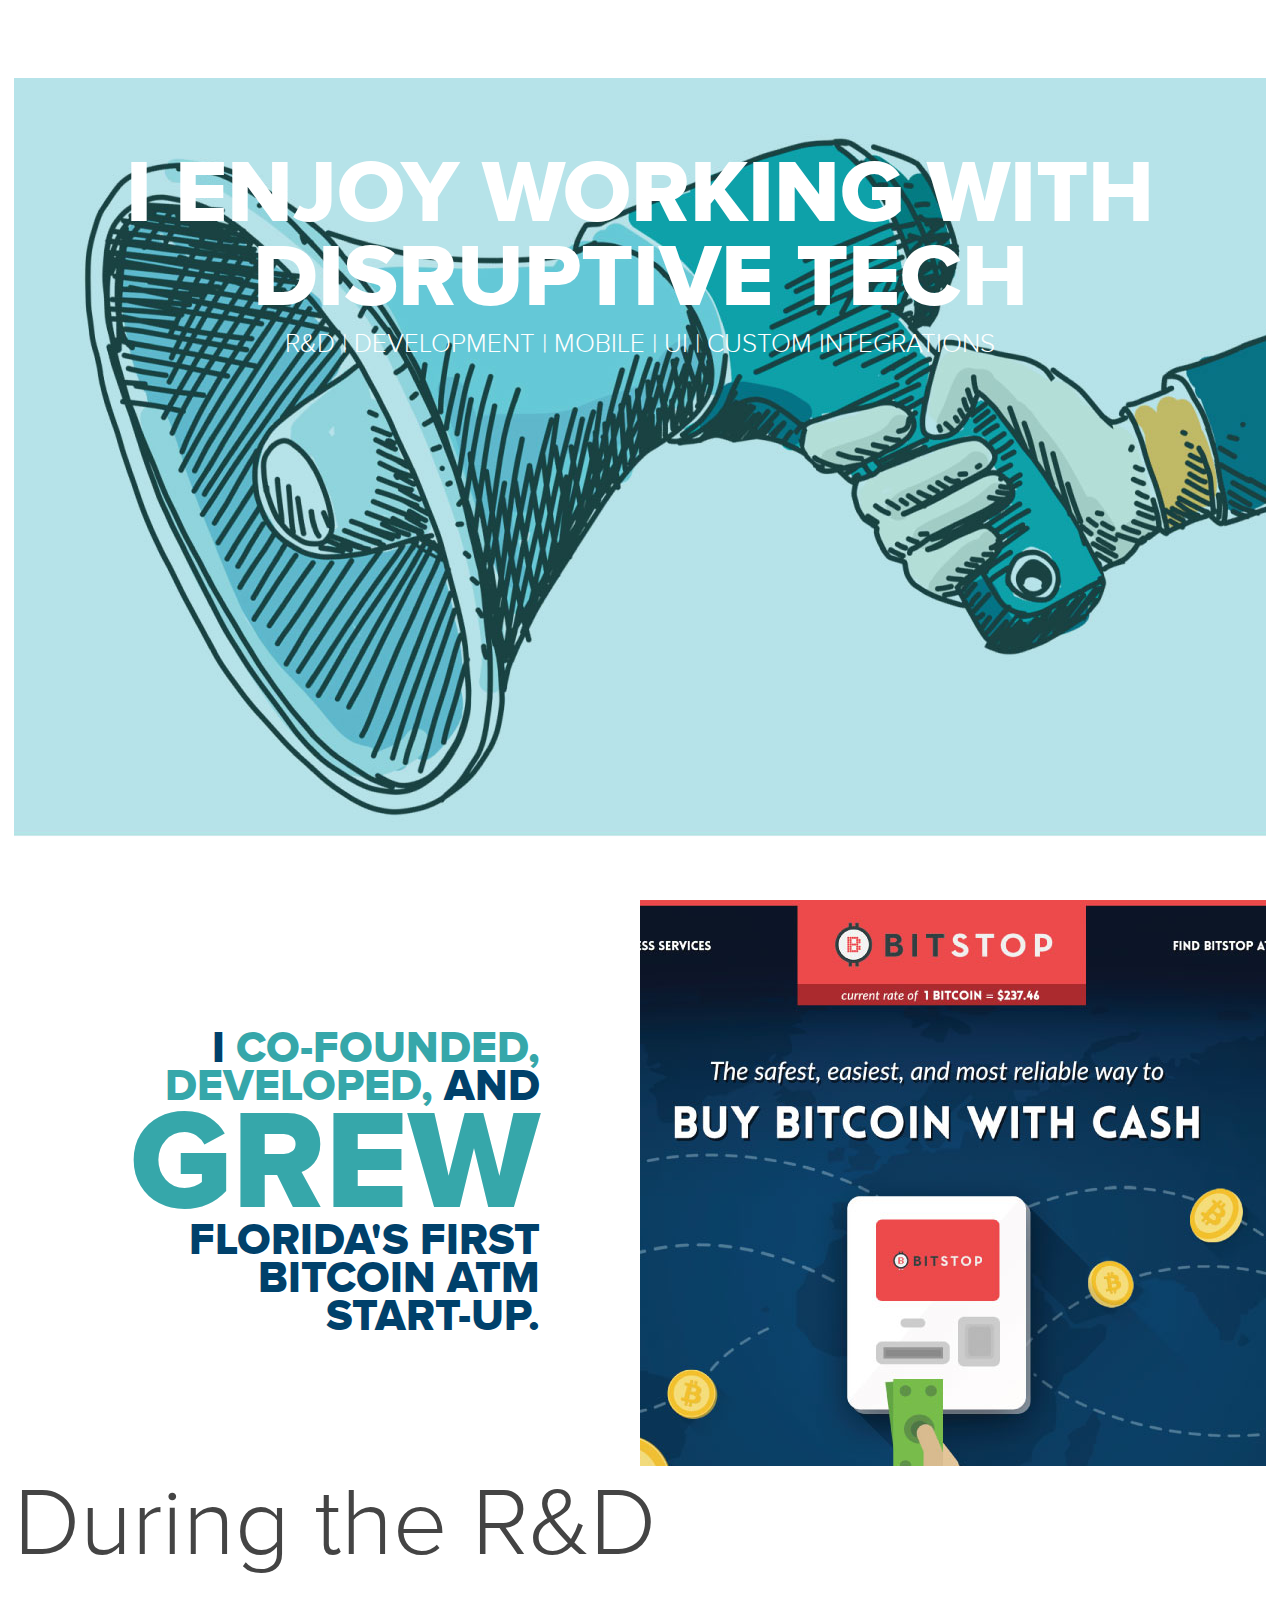
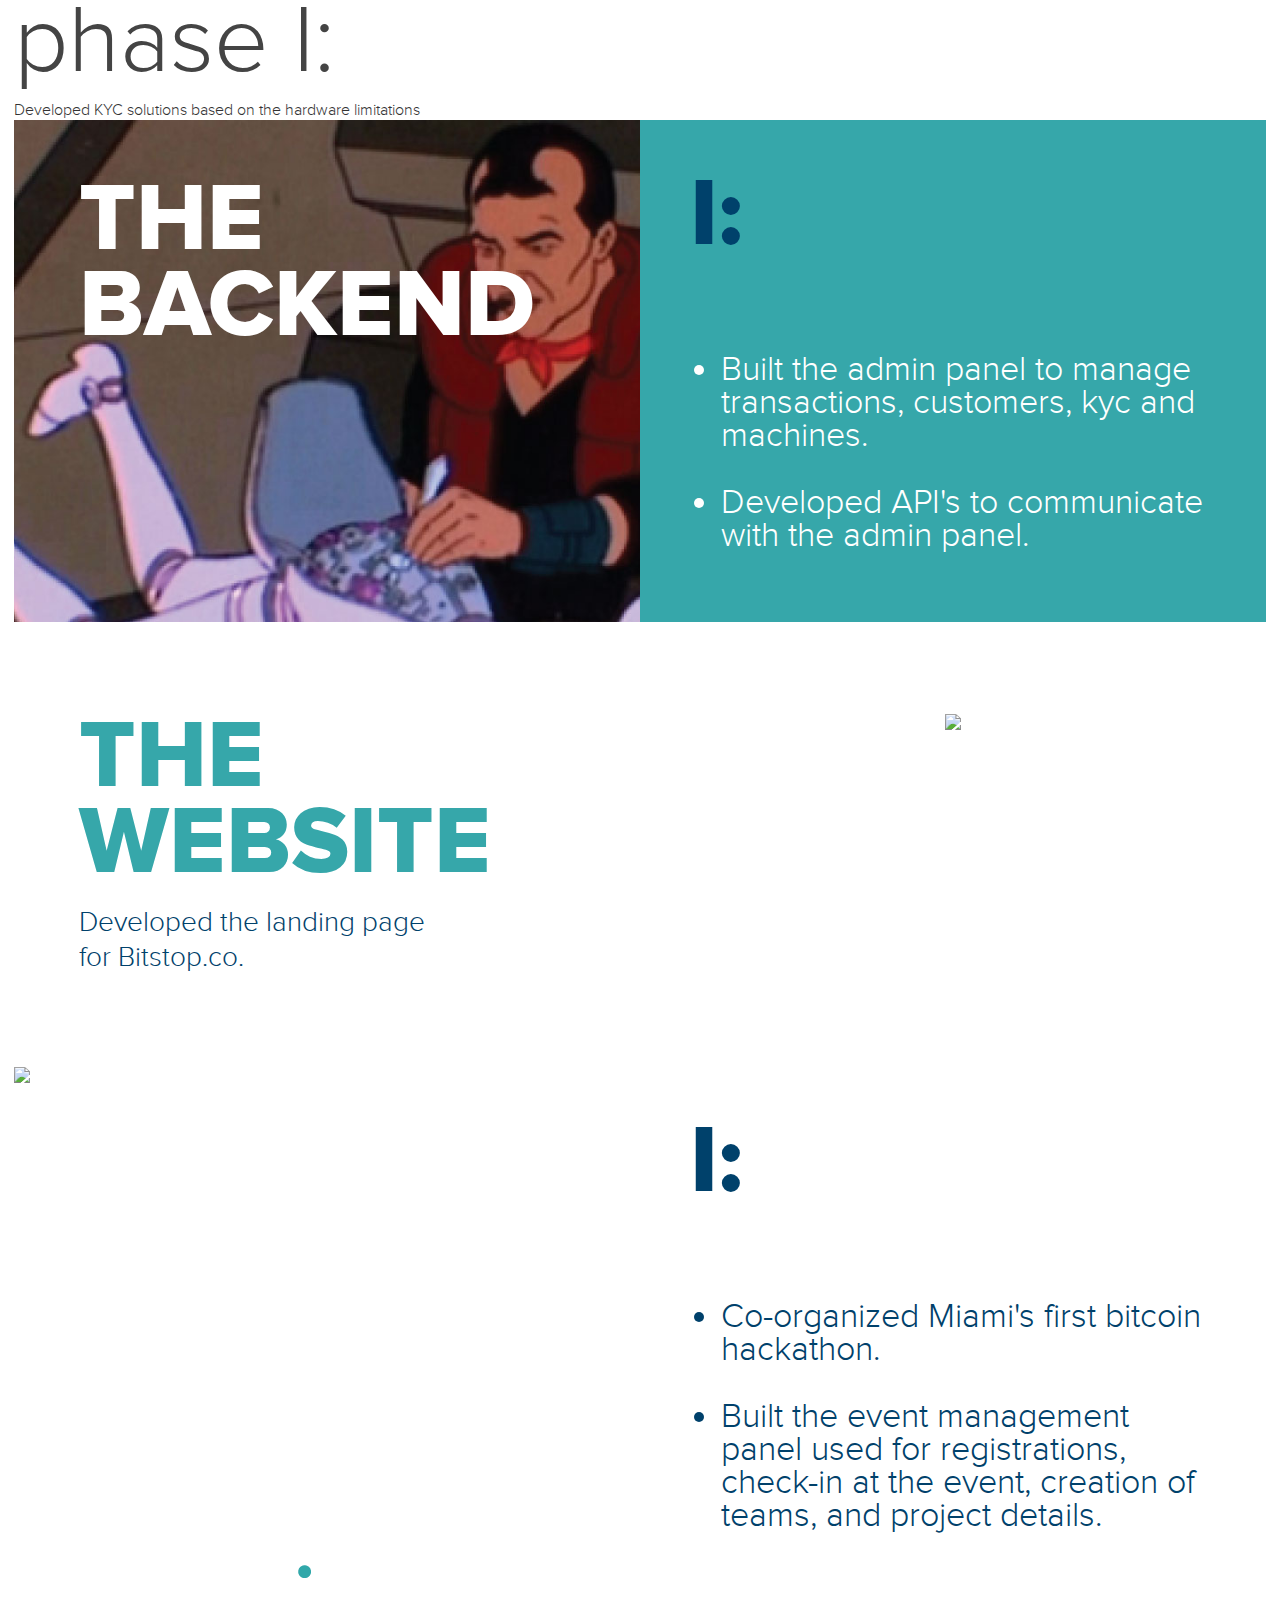
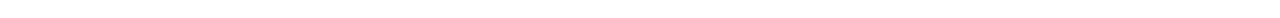
==== crypto-currency.html @ 7a5a4e48 "projects page" ====
<!DOCTYPE html>
<html xmlns="http://www.w3.org/1999/xhtml">
<head>
  <meta http-equiv="Content-Type" content="text/html; charset=utf-8" />
  <title>Dainel Vera.com</title>
  <meta name="author" content="" />
  <meta name="description" content="" />
  <meta name="keywords" content="" />


  <link rel="stylesheet" type="text/css" href="assets/css/fonts.css" />
  <link rel="stylesheet" type="text/css" href="assets/css/reset.css" />
  <link rel="stylesheet" type="text/css" href="assets/css/main.css" />
  <link rel="stylesheet" type="text/css" href="assets/css/project.css" />

  <script src="assets/js/jquery.min.js"></script>
  <script src="assets/js/jquery-ui.min.js"></script>
  <script src="assets/js/jquery.slides.min.js"></script>
  <script src="assets/js/project.js"></script>

</head>
<body>

  <div class="header-menu">
    <div class="eso">
      <h1 class="name bold">Dainel Vera</h1>
    </div>
  </div>

  <div class="project">
    <div class="top-image">
      <h1 class="bold stronger">i enjoy working with disruptive tech</h1>
      <h3 class="stronger">r&d | development | mobile | ui | custom integrations</h3>
    </div>

    <!-- intro -->
    <div class="the-intro">
      <div class="say-it stronger bold">
        <p>
          i <span>co-founded,</span> <br> <span>developed,</span> and <br> <span class="grew">grew</span> <br> florida's first <br> bitcoin atm <br> start-up.
        </p>
      </div>
      <div class="show-it">

      </div>
    </div>
    <!-- intro -->

    <div class="block">
      <h1>During the R&D <br> phase I:</h1>
      <p>Developed KYC solutions based on the hardware limitations</p>
    </div>

    <!-- the backend -->
    <div class="block the-backend">
      <div class="left b-50 make-grow">
        <div class="left-left">
          <h1 class="bold stronger">the backend</h1>
        </div>
      </div>
      <div class="left b-50 light-blue-background grow-from">
        <div class="left-right">
          <h3 class="dark-blue-color bold stronger">I:</h3>
          <ul>
            <li>Built the admin panel to manage transactions, customers, kyc and machines.</li>
            <li>Developed API's to communicate with the admin panel.</li>
          </ul>
        </div>
      </div>
    </div>
    <!-- the backend -->

    <!-- the website -->
    <div class="block the-website">
      <div class="left b-50">
        <div class="left-left">
          <h1 class="light-blue-color bold stronger">the website</h1>
          <p class="dark-blue-color">Developed the landing page <br> for Bitstop.co.</p>
        </div>
      </div>
      <div class="left b-50">
        <div class="left-right">
          <img src="assets/img/crypto-currency/bitstopscroll.gif">
        </div>
      </div>
    </div>
    <!-- the website -->

    <!-- co-organized hackathon -->
    <div class="block co-organized-hackathon">
      <div class="left b-50">
        <div class="left-left">
          <div id="slides">
            <img src="http://placehold.it/626x535">
            <img src="http://placehold.it/626x535">
            <img src="http://placehold.it/626x535">
          </div>
        </div>
      </div>
      <div class="left b-50">
        <div class="left-right">
          <h3 class="dark-blue-color bold stronger">I:</h3>
          <ul>
            <li class="dark-blue-color">
              Co-organized Miami's first bitcoin hackathon.
            </li>
            <li class="dark-blue-color">
              Built the event management panel used for registrations, check-in at the event, creation of teams, and project details.
            </li>
          </ul>
        </div>
      </div>
    </div>
    <!-- co-organized hackathon -->
  </div>

</body>
</html>
---- assets/css/fonts.css ----
/*Proxima Nova*/

@font-face {
  font-family: "Proxima Nova";
  src: url([data-uri]);
  font-style: normal;
  font-weight: 900;
}

@font-face {
  font-family: "Proxima Nova";
  src: url([data-uri]);
  font-style: italic;
  font-weight: 900;
}

@font-face {
  font-family: "Proxima Nova";
  src: url([data-uri]);
  font-style: normal;
  font-weight: 700;
}

@font-face {
  font-family: "Proxima Nova";
  src: url([data-uri]);
  font-style: italic;
  font-weight: 700;
}

@font-face {
  font-family: "Proxima Nova";
  src: url([data-uri]);
  font-style: normal;
  font-weight: 800;
}

@font-face {
  font-family: "Proxima Nova";
  src: url([data-uri]);
  font-style: italic;
  font-weight: 800;
}

@font-face {
  font-family: "Proxima Nova";
  src: url([data-uri]);
  font-style: normal;
  font-weight: 100;
}

@font-face {
  font-family: "Proxima Nova";
  src: url([data-uri]);
  font-style: italic;
  font-weight: 100;
}

@font-face {
  font-family: "Proxima Nova";
  src: url([data-uri]);
  font-style: italic;
  font-weight: 600;
}

@font-face {
  font-family: "fontProxima Nova88279";
  src: url([data-uri]);
  font-style: normal;
  font-weight: 400;
}

@font-face {
  font-family: "Proxima Nova";
  src: url([data-uri]);
  font-style: italic;
  font-weight: 400;
}

@font-face {
  font-family: "Proxima Nova";
  src: url([data-uri]);
  font-style: normal;
  font-weight: 300;
}

@font-face {
  font-family: "Proxima Nova";
  src: url([data-uri]);
  font-style: italic;
  font-weight: 300;
}

@font-face {
  font-family: "Proxima Nova";
  src: url([data-uri]);
  font-style: normal;
  font-weight: 600;
}
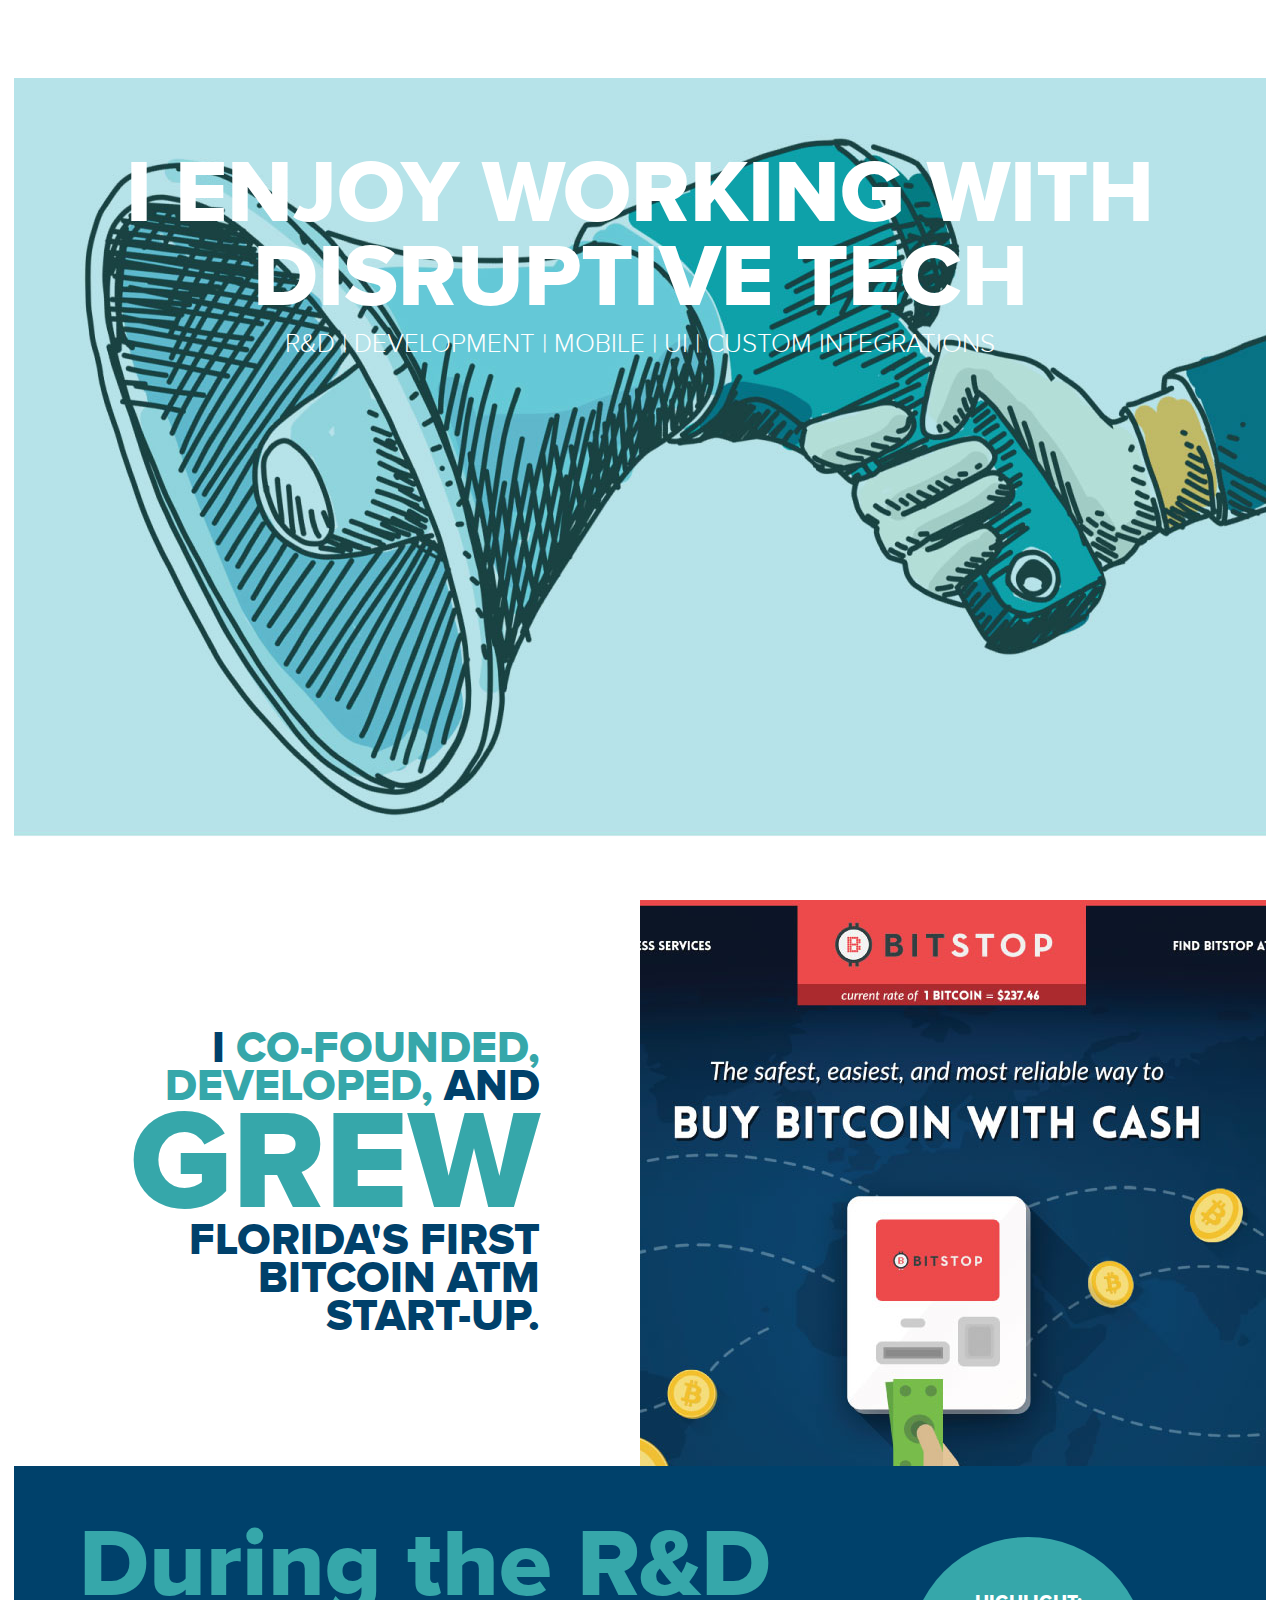
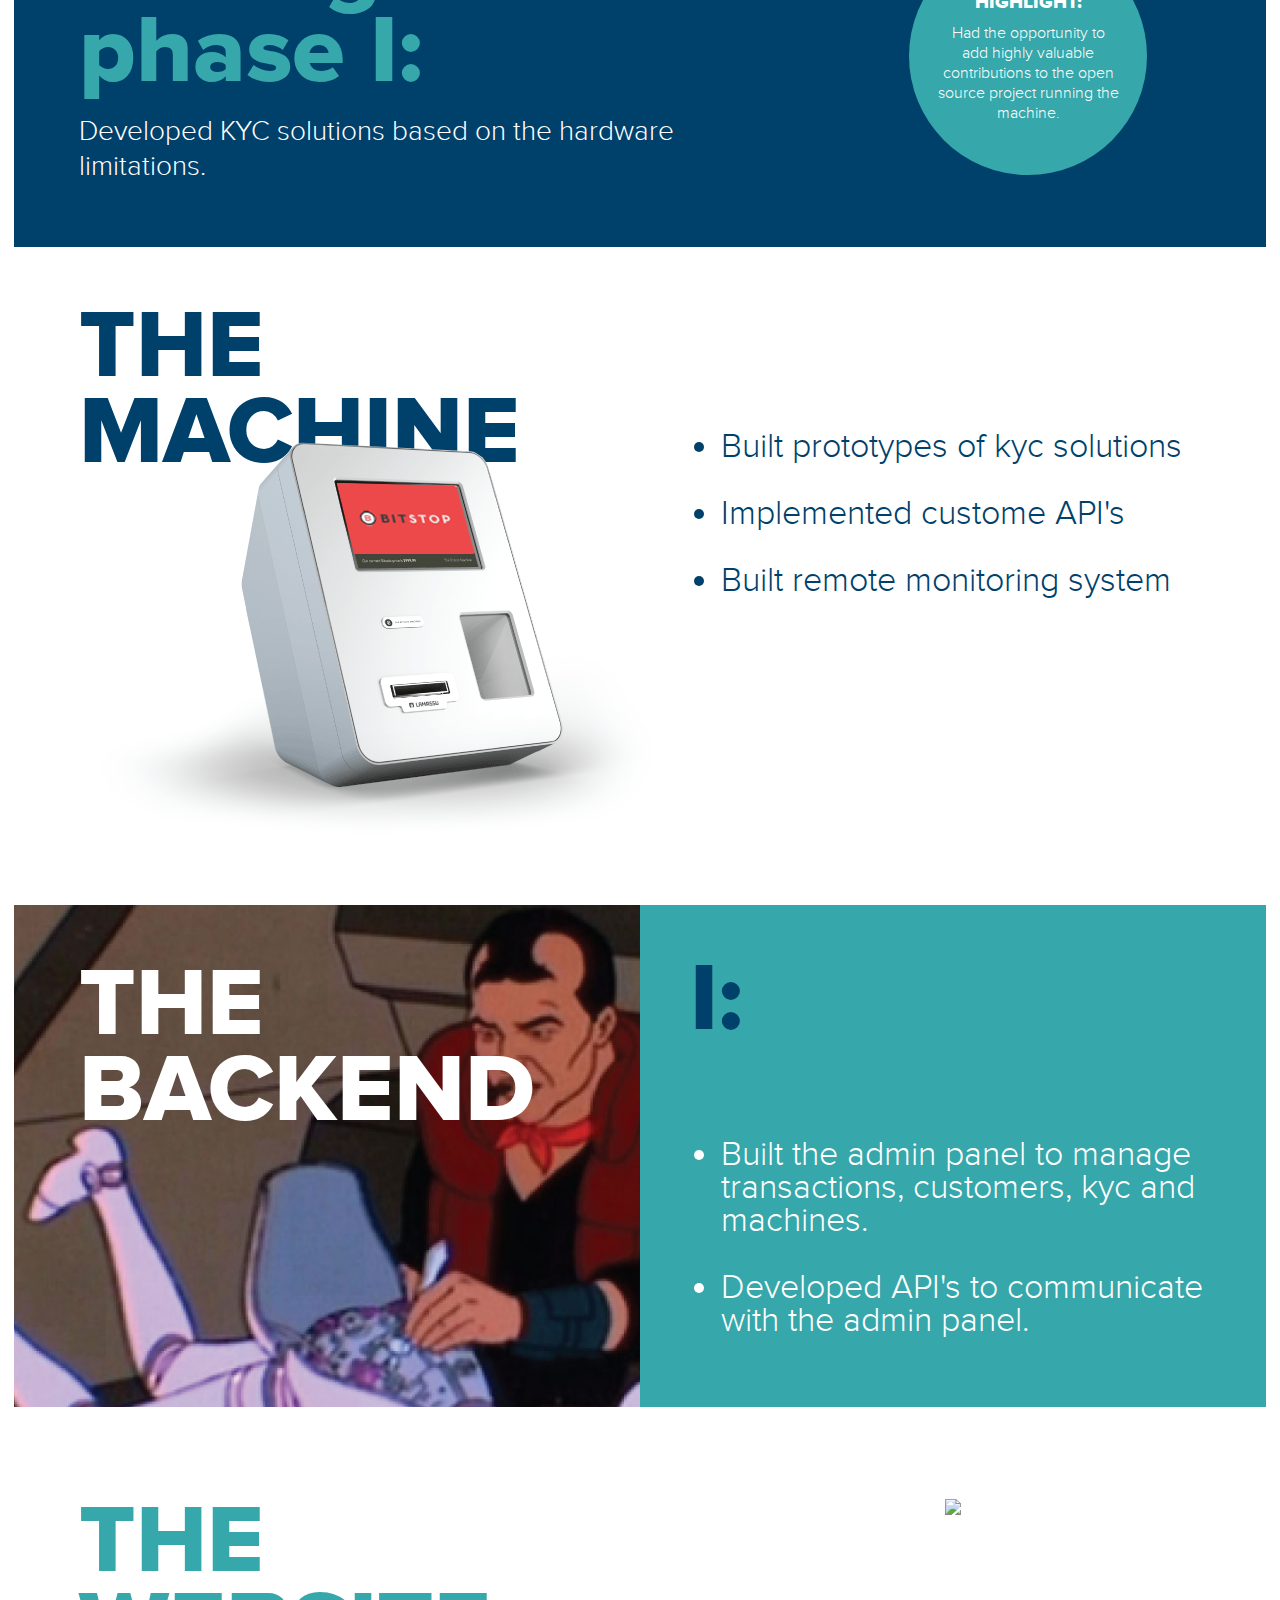
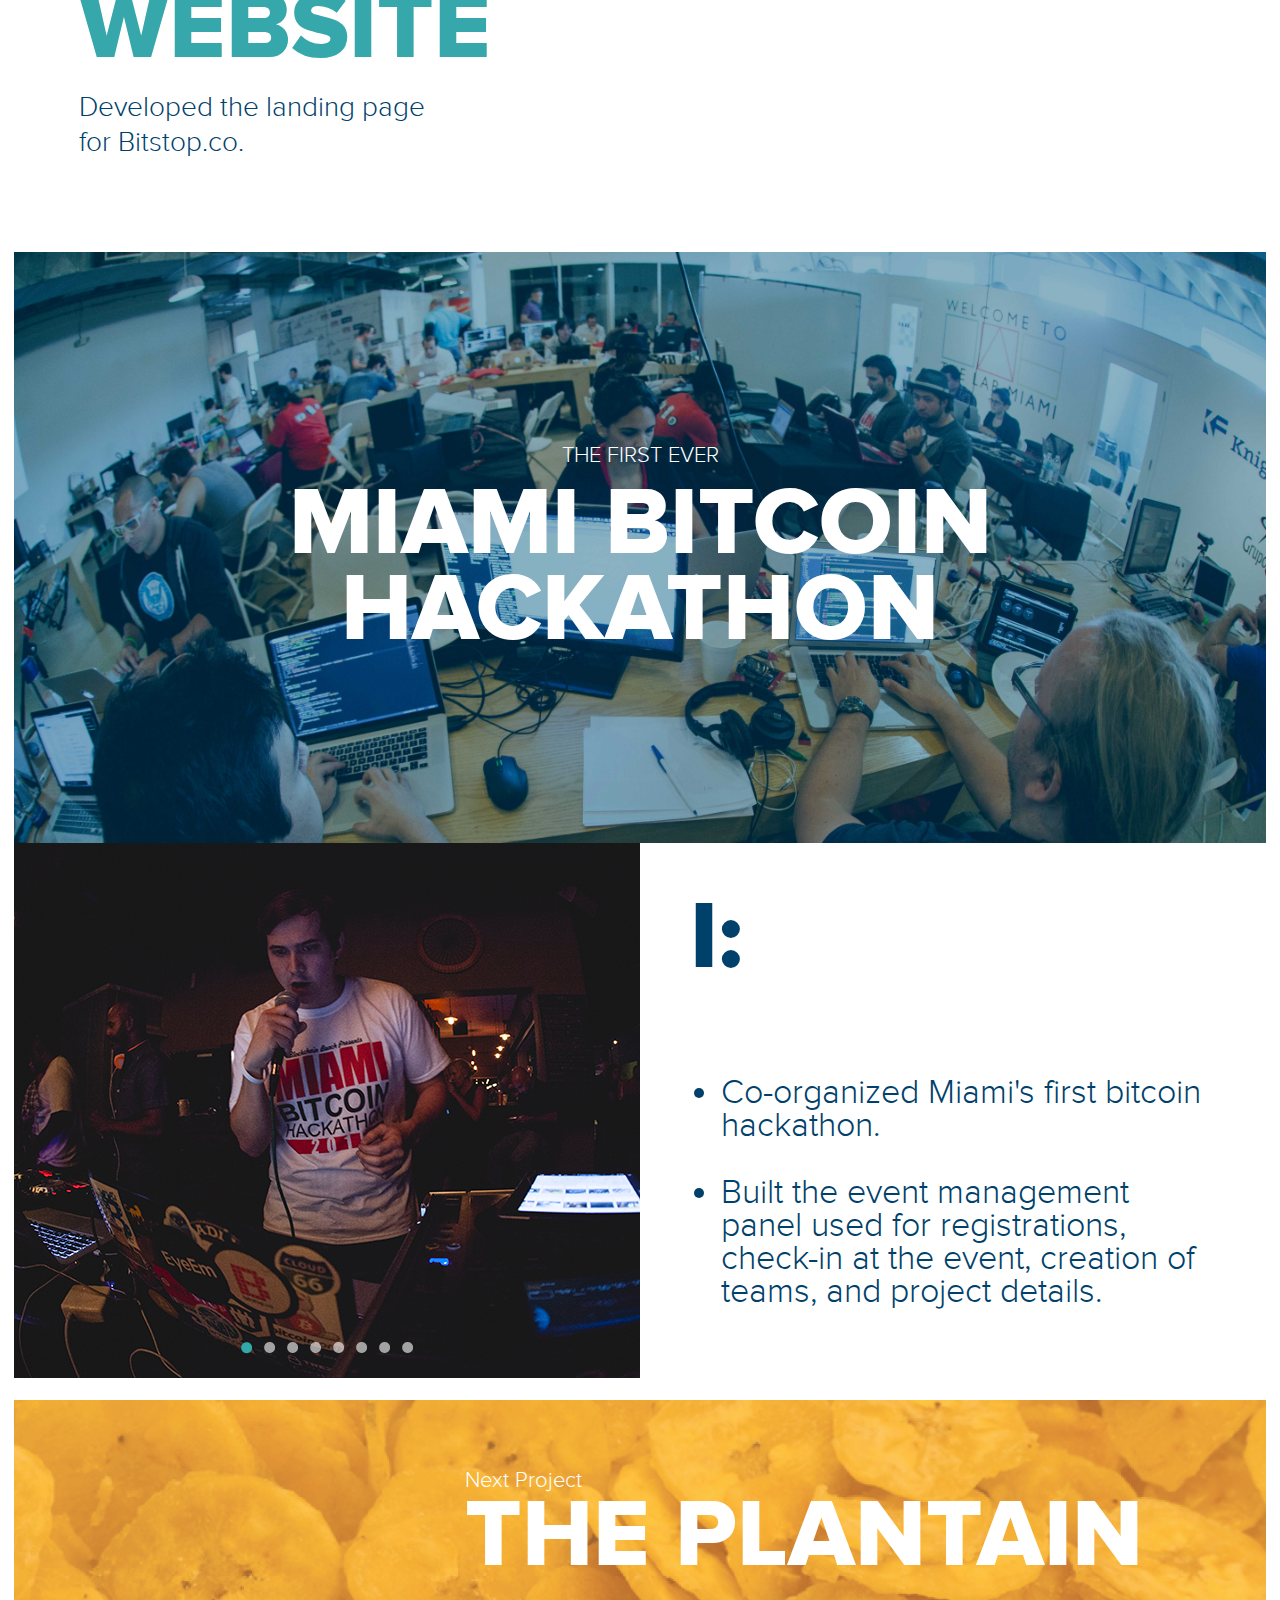
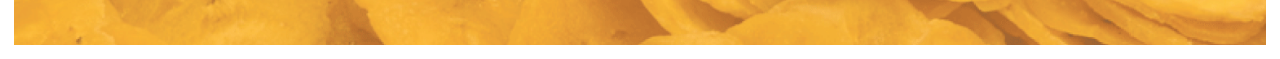
==== commit 421ad06e: "crypto currency page updates" ====
--- a/crypto-currency.html
+++ b/crypto-currency.html
@@ -46,10 +46,42 @@
     </div>
     <!-- intro -->
 
-    <div class="block">
-      <h1>During the R&D <br> phase I:</h1>
-      <p>Developed KYC solutions based on the hardware limitations</p>
+    <!-- rnd -->
+    <div class="block dark-blue-background rnd">
+      <div class="left b-62">
+        <div class="left-left">
+          <h1 class="light-blue-color bold">During the R&D <br> phase I:</h1>
+          <p>Developed KYC solutions based on the hardware limitations.</p>
+        </div>
+      </div>
+      <div class="left b-38">
+        <div class="left-right light-blue-background">
+          <h2 class="bold stronger">highlight:</h2>
+          <p>Had the opportunity to add highly valuable contributions to the open source project running the machine.</p>
+        </div>
+      </div>
     </div>
+    <!-- rnd -->
+
+    <!-- the machine -->
+    <div class="block the-machine">
+      <div class="left b-50">
+        <div class="left-left">
+          <h1 class="bold stronger dark-blue-color">the machine</h1>
+          <img src="assets/img/crypto-currency/themachine.png">
+        </div>
+      </div>
+      <div class="left b-50">
+        <div class="left-right">
+          <ul>
+            <li>Built prototypes of kyc solutions</li>
+            <li>Implemented custome API's</li>
+            <li>Built remote monitoring system</li>
+          </ul>
+        </div>
+      </div>
+    </div>
+    <!-- the machine -->
 
     <!-- the backend -->
     <div class="block the-backend">
@@ -86,14 +118,32 @@
     </div>
     <!-- the website -->
 
+    <!-- image block -->
+    <div class="block image-block">
+      <div class="center-center">
+        <h3 class="stronger">
+          the first ever
+        </h3>
+        <h1 class="bold stronger">
+          miami bitcoin hackathon
+        </h1>
+      </div>
+    </div>
+    <!-- image block -->
+
     <!-- co-organized hackathon -->
     <div class="block co-organized-hackathon">
       <div class="left b-50">
         <div class="left-left">
           <div id="slides">
-            <img src="http://placehold.it/626x535">
-            <img src="http://placehold.it/626x535">
-            <img src="http://placehold.it/626x535">
+            <img src="assets/img/crypto-currency/slider/1.png">
+            <img src="assets/img/crypto-currency/slider/2.png">
+            <img src="assets/img/crypto-currency/slider/3.png">
+            <img src="assets/img/crypto-currency/slider/4.png">
+            <img src="assets/img/crypto-currency/slider/5.png">
+            <img src="assets/img/crypto-currency/slider/6.png">
+            <img src="assets/img/crypto-currency/slider/7.png">
+            <img src="assets/img/crypto-currency/slider/8.png">
           </div>
         </div>
       </div>
@@ -112,6 +162,15 @@
       </div>
     </div>
     <!-- co-organized hackathon -->
+
+    <!-- next project -->
+    <div class="block next-project-the-plantain">
+      <div class="center-center">
+        <h3>Next Project</h3>
+        <h1 class="bold stronger">the plantain</h1>
+      </div>
+    </div>
+    <!-- next project -->
   </div>
 
 </body>
--- a/assets/css/main.css
+++ b/assets/css/main.css
@@ -64,6 +64,14 @@
 
 .b-50 {
   width: 50%;
+}
+
+.b-62 {
+  width: 62%;
+}
+
+.b-38 {
+  width: 38%;
 }
 
 .block {
--- a/assets/css/project.css
+++ b/assets/css/project.css
@@ -104,6 +104,76 @@
 }
 
 
+/*rnd*/
+.rnd {
+
+}
+
+.rnd .left-left {
+  padding: 57px 0px 57px 65px;
+}
+
+.rnd .left-right {
+  text-align: center;
+  color: #FFFFFF;
+  border-radius: 50%;
+  width: 182px;
+  height: 182px;
+  padding: 28px;
+  margin: 15% auto;
+}
+
+.rnd .left-left h1 {
+  line-height: 86px;
+}
+
+.rnd .left-left p {
+  color: #FFFFFF;
+  font-size: 28px;
+  margin: 19px 0px 0px 0px;
+}
+
+.rnd .left-right h2 {
+  color: #FFFFFF;
+  font-size: 19px;
+  margin: 26px 0px 9px 0px;
+}
+
+/*the machine*/
+.the-machine {
+
+}
+
+.the-machine .left-left {
+  padding: 57px 0px 57px 65px;
+}
+
+.the-machine .left-right {
+  padding: 36px 50px;
+}
+
+.the-machine .left-left h1 {
+  line-height: 86px;
+}
+
+.the-machine .left-left img {
+  margin-top: -44px;
+}
+
+.the-machine .left-right ul {
+  list-style: inherit;
+  padding-left: 31px;
+  margin-top: 28%;
+}
+
+.the-machine .left-right ul li {
+  color: #00416B;
+  font-size: 34px;
+  padding-bottom: 34px;
+  line-height: 33px;
+}
+
+
 /*the-backend*/
 .the-backend {
 
@@ -171,6 +241,29 @@
   margin: 19px 0px 0px 0px;
 }
 
+/*image block*/
+.image-block {
+
+}
+
+.image-block .center-center {
+  text-align: center;
+  padding: 190px 0px;
+  background: url(../img/crypto-currency/image-block.jpg) no-repeat top center;
+  background-size: cover;
+}
+
+.image-block .center-center h3 {
+  font-size: 22px;
+  margin-bottom: 12px;
+  color: #FFFFFF;
+}
+
+.image-block .center-center h1 {
+  line-height: 86px;
+  color: #FFFFFF;
+}
+
 
 /*co-organized hackathon*/
 .co-organized-hackathon {
@@ -203,4 +296,27 @@
   font-size: 34px;
   padding-bottom: 34px;
   line-height: 33px;
+}
+
+/*next project*/
+.next-project-the-plantain {
+  margin: 20px 0px 0px 0px;
+}
+
+.next-project-the-plantain .center-center {
+  background: url(../img/crypto-currency/nexttheplantain.png) no-repeat top center;
+  background-size: cover;
+  padding: 67px 67px 67px 36%;
+}
+
+.next-project-the-plantain .center-center h3 {
+  color: #FFFFFF;
+  font-size: 22px;
+
+}
+
+.next-project-the-plantain .center-center h1 {
+  color: #FFFFFF;
+  margin: 0px;
+  line-height: 84px;
 }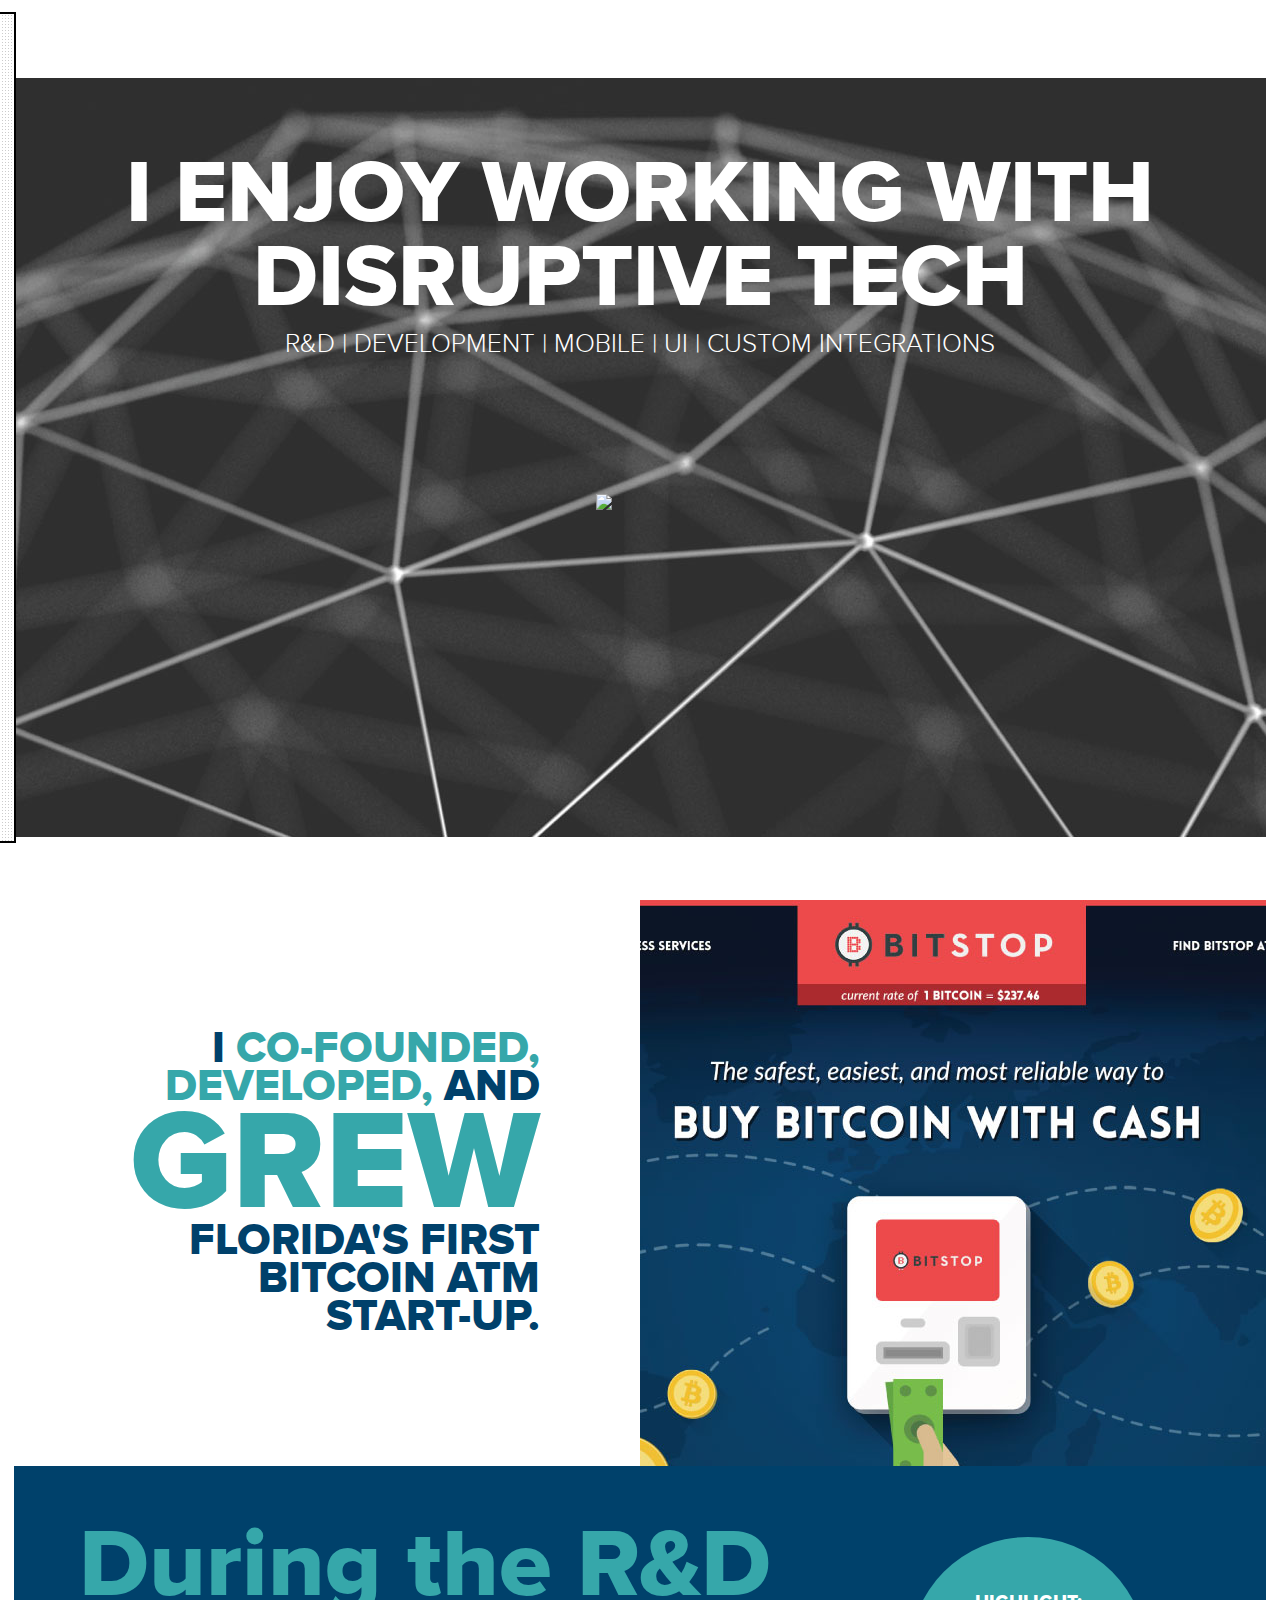
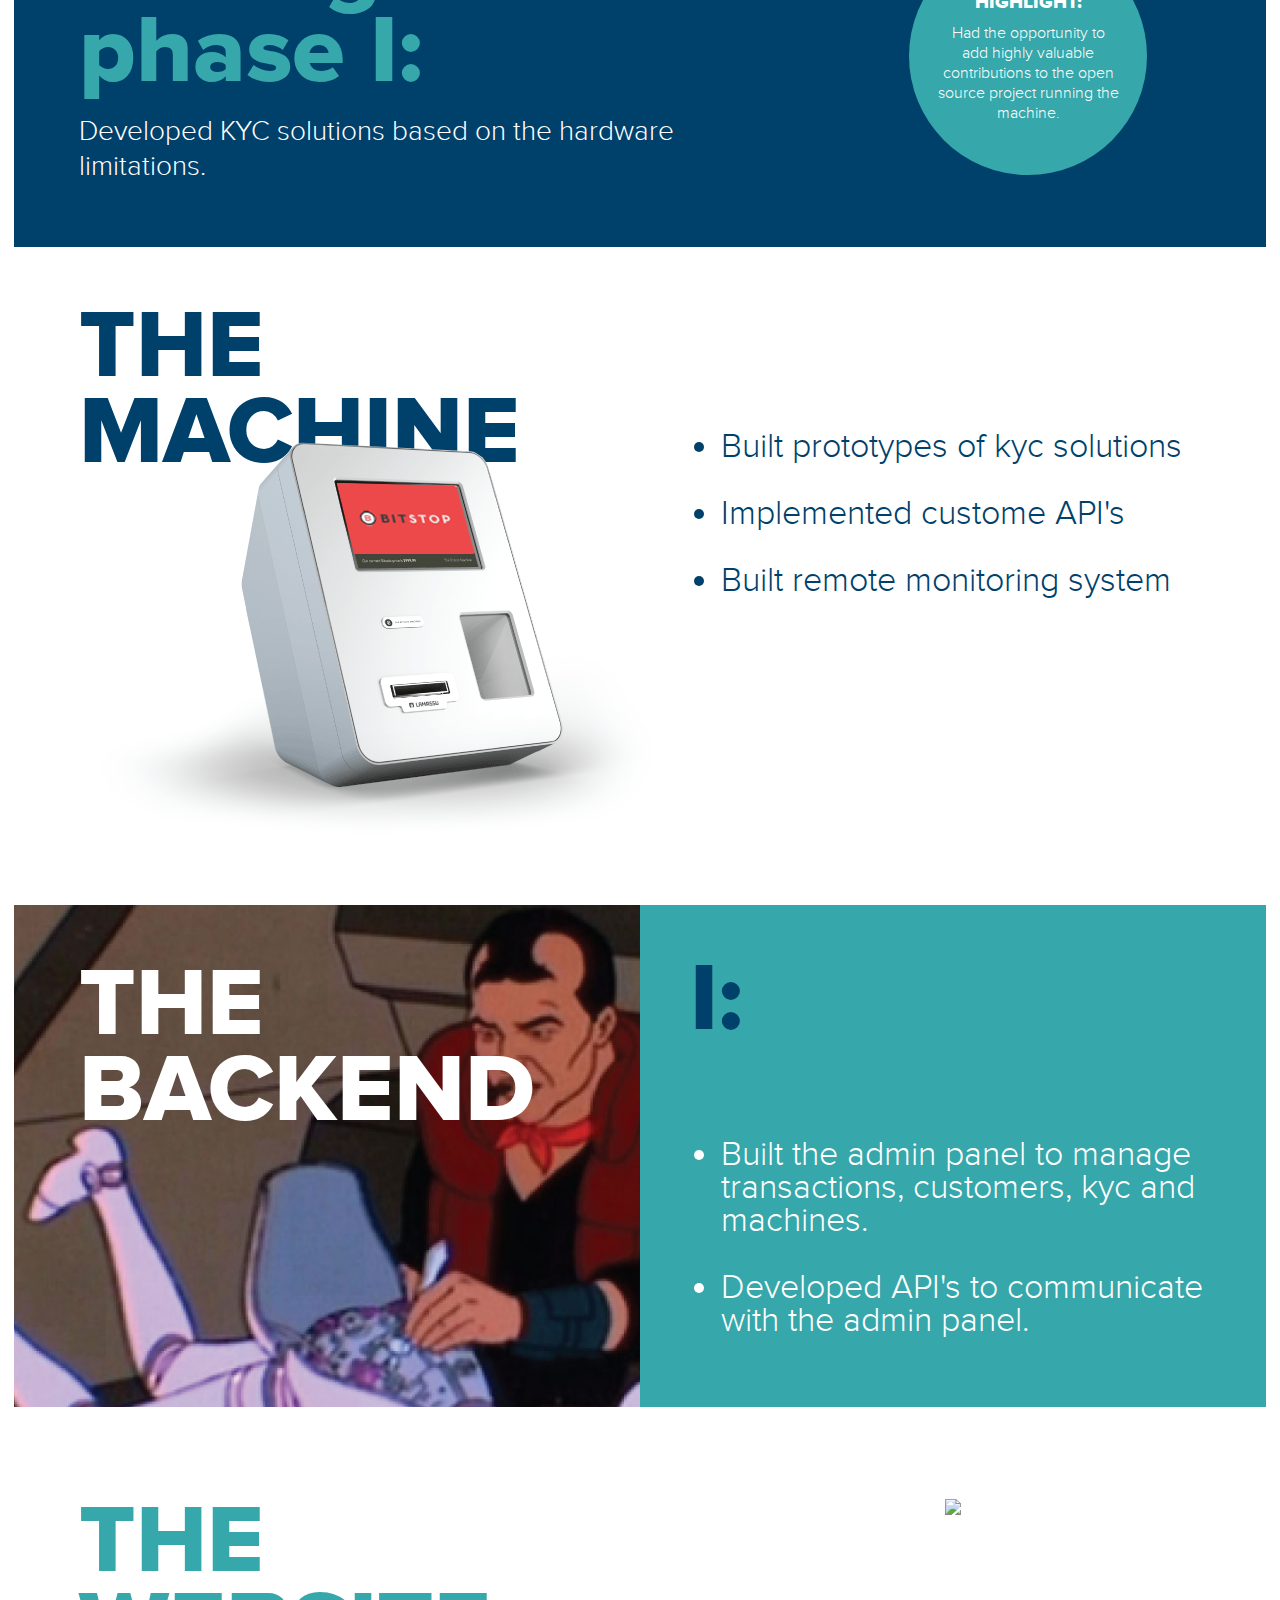
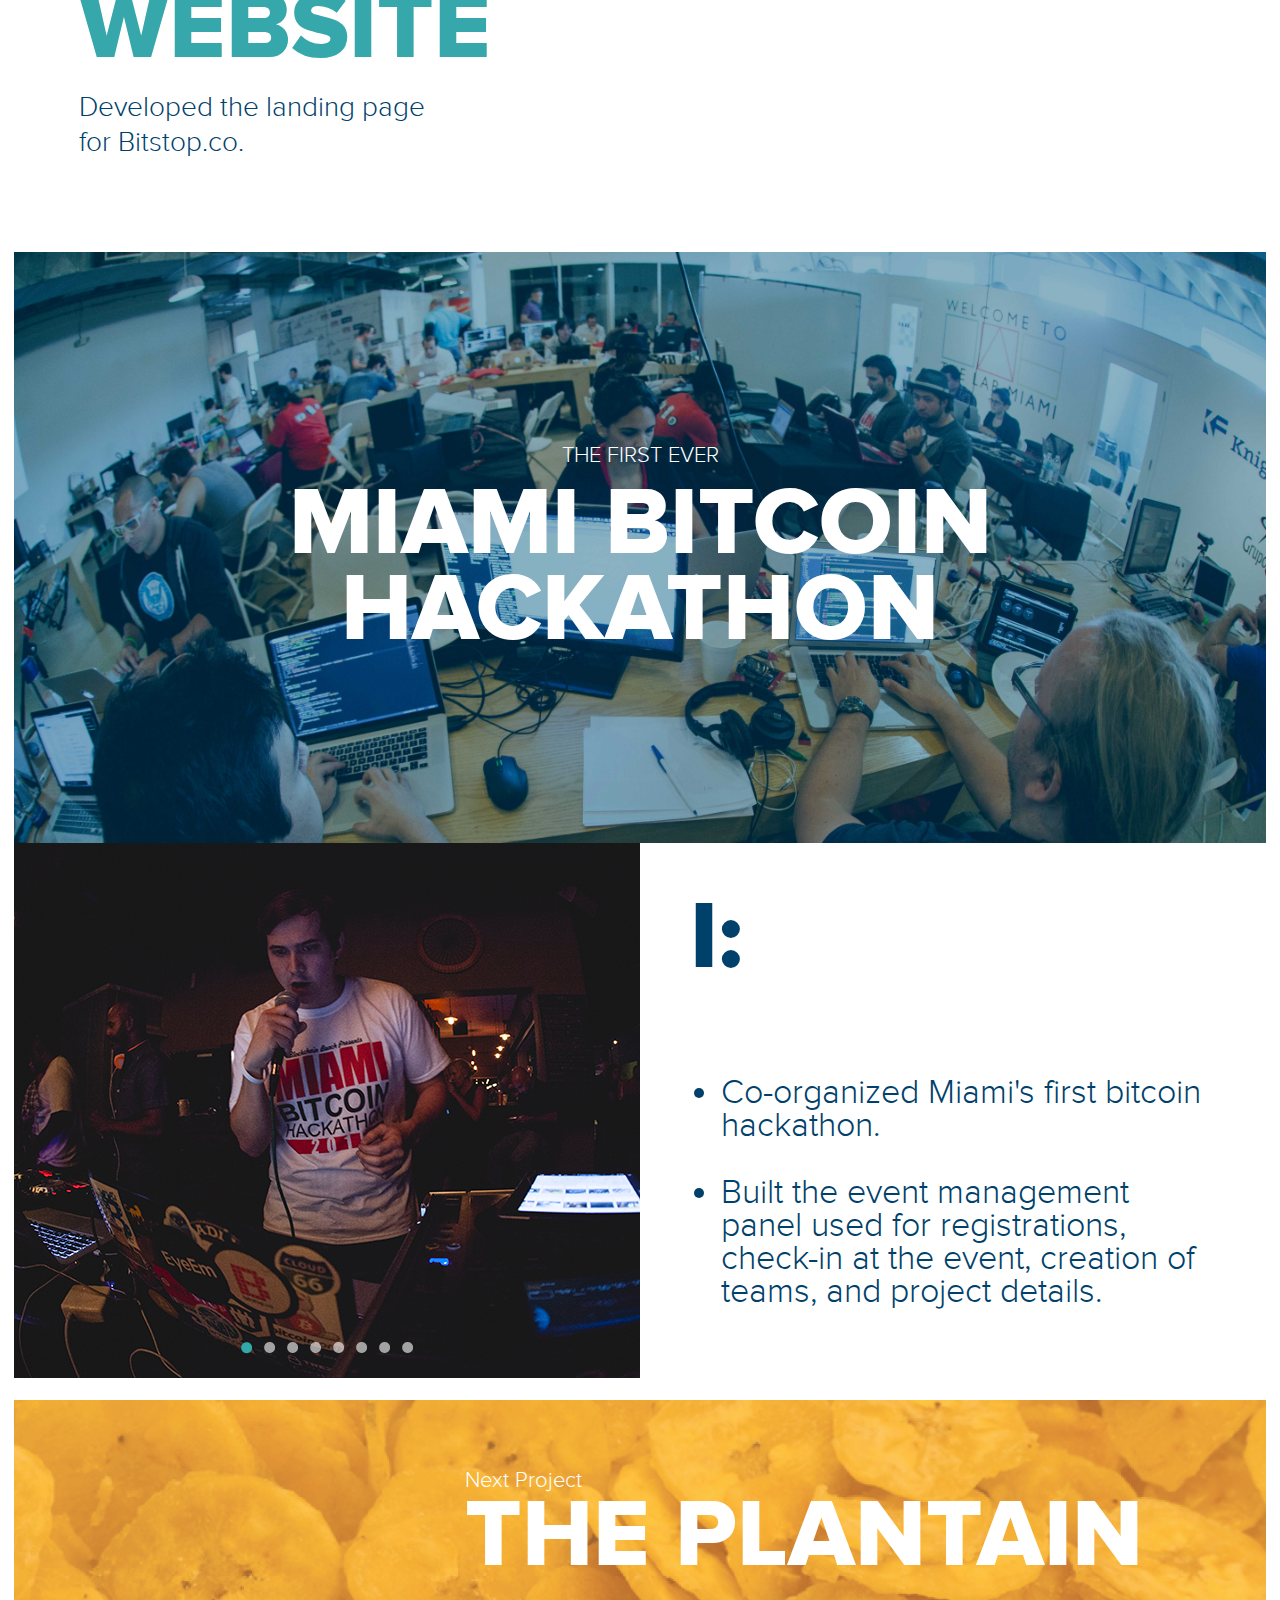
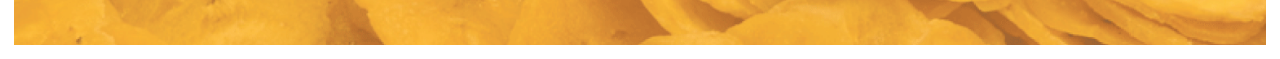
==== commit f8cecb6b: "menu" ====
--- a/crypto-currency.html
+++ b/crypto-currency.html
@@ -11,26 +11,46 @@
   <link rel="stylesheet" type="text/css" href="assets/css/fonts.css" />
   <link rel="stylesheet" type="text/css" href="assets/css/reset.css" />
   <link rel="stylesheet" type="text/css" href="assets/css/main.css" />
+  <link rel="stylesheet" type="text/css" href="assets/css/project-menu.css">
   <link rel="stylesheet" type="text/css" href="assets/css/project.css" />
 
   <script src="assets/js/jquery.min.js"></script>
   <script src="assets/js/jquery-ui.min.js"></script>
   <script src="assets/js/jquery.slides.min.js"></script>
+  <script type="text/javascript" src="assets/js/menu.js"></script>
   <script src="assets/js/project.js"></script>
+
+  <style type="text/css">
+
+  </style>
 
 </head>
 <body>
 
   <div class="header-menu">
+    <button class="js-menu menu" type="button">
+      <span class="bar"></span>
+    </button>
+
     <div class="eso">
-      <h1 class="name bold">Dainel Vera</h1>
+      <a href="/index.html"><h1 class="name bold">Dainel Vera</h1></a>
     </div>
   </div>
+
+  <nav class="dotted">
+    <ul>
+      <li>work</li>
+      <li>contact</li>
+      <li>about</li>
+      <li>a la vez</li>
+    </ul>
+  </nav>
 
   <div class="project">
     <div class="top-image">
       <h1 class="bold stronger">i enjoy working with disruptive tech</h1>
       <h3 class="stronger">r&d | development | mobile | ui | custom integrations</h3>
+      <img src="assets/img/pointer.png" class="pointer">
     </div>
 
     <!-- intro -->
--- a/assets/css/project-menu.css
+++ b/assets/css/project-menu.css
@@ -0,0 +1,106 @@
+/*hamburger menu*/
+.menu {
+  -webkit-transition: 0.1s transform linear;
+  transition: 0.1s transform linear;
+  position: relative;
+  background: 0;
+  float: left;
+  margin: 2rem;
+  height: 2.3rem;
+  width: 2.5rem;
+  z-index: 3;
+  outline: 0;
+  padding: 0;
+  border: 0;
+}
+
+.bar, .bar::before, .bar::after {
+  -webkit-transition: 0.2s background linear 0.1s, 0.2s top linear 0.2s, 0.2s transform linear;
+  transition: 0.2s background linear 0.1s, 0.2s top linear 0.2s, 0.2s transform linear;
+  position: absolute;
+  background: #FFFFFF;
+  margin: auto;
+  width: 100%;
+  height: 0.3rem;
+  content: '';
+  top: 50%;
+  left: 0;
+}
+.bar {
+  margin-top: -0.2rem;
+}
+.bar::before {
+  top: -0.9rem;
+}
+.bar::after {
+  top: 0.9rem;
+}
+.bar::before, .bar::after {
+  -webkit-transform: rotate(0deg);
+          transform: rotate(0deg);
+}
+.active .bar {
+  background: 0;
+}
+.active .bar::before {
+  -webkit-transform: rotate(45deg);
+          transform: rotate(45deg);
+}
+.active .bar::after {
+  -webkit-transform: rotate(-45deg);
+          transform: rotate(-45deg);
+}
+.active .bar::before, .active .bar::after {
+  top: 0;
+  background: #000;
+}
+.active .bar, .active .bar::before, .active .bar::after {
+  -webkit-transition: 0.2s background linear 0.1s, 0.2s top linear, 0.2s transform linear 0.2s;
+  transition: 0.2s background linear 0.1s, 0.2s top linear, 0.2s transform linear 0.2s;
+}
+
+.dotted {
+  background-image: -webkit-repeating-radial-gradient(center center, rgba(0,0,0,.2), rgba(0,0,0,.2) 1px, transparent 1px, transparent 100%);
+  background-image: -moz-repeating-radial-gradient(center center, rgba(0,0,0,.2), rgba(0,0,0,.2) 1px, transparent 1px, transparent 100%);
+  background-image: -ms-repeating-radial-gradient(center center, rgba(0,0,0,.2), rgba(0,0,0,.2) 1px, transparent 1px, transparent 100%);
+  background-image: repeating-radial-gradient(center center, rgba(0,0,0,.2), rgba(0,0,0,.2) 1px, transparent 1px, transparent 100%);
+  -webkit-background-size: 3px 3px;
+  -moz-background-size: 3px 3px;
+  background-size: 3px 3px;
+}
+
+nav {
+  text-transform: uppercase;
+  z-index: 2;
+  width: 250px;
+  background: #FFFFFF;
+  position: fixed;
+  -webkit-transform: translateX(-250px);
+          transform: translateX(-250px);
+  -webkit-transition: -webkit-transform 0.6s cubic-bezier(0.56, 0.1, 0.34, 0.91);
+  transition: -webkit-transform 0.6s cubic-bezier(0.56, 0.1, 0.34, 0.91);
+  transition: transform 0.6s cubic-bezier(0.56, 0.1, 0.34, 0.91);
+  transition: transform 0.6s cubic-bezier(0.56, 0.1, 0.34, 0.91), -webkit-transform 0.6s cubic-bezier(0.56, 0.1, 0.34, 0.91);
+
+  border: solid 2px #000000;
+  margin: 12px 0px 0px 12px;
+  padding-top: 5rem;
+  height: 83%;
+}
+.menu-open nav {
+  -webkit-transform: translateX(0);
+          transform: translateX(0);
+}
+nav ul {
+  margin: 0;
+  list-style: none;
+  padding: 0px 0px 0px 20px;
+}
+nav ul li {
+  padding: 20px 5px;
+  font-size: 2rem;
+  cursor: pointer;
+}
+nav ul li:hover {
+  /*background: blue;*/
+}--- a/assets/css/project.css
+++ b/assets/css/project.css
@@ -39,6 +39,13 @@
 
 
 /*project*/
+.pointer {
+  width: 88px;
+  margin: 0 auto;
+  display: block;
+  margin-top: 134px;
+}
+
 .header-menu .name {
   color: #FFFFFF;
 }
@@ -49,7 +56,7 @@
 
 .project .top-image {
   width: 100%;
-  background: url(../img/activism.jpg) no-repeat center center;
+  background: url(../img/cryptocurrency.jpg) no-repeat center center;
 }
 
 .project .top-image h1,
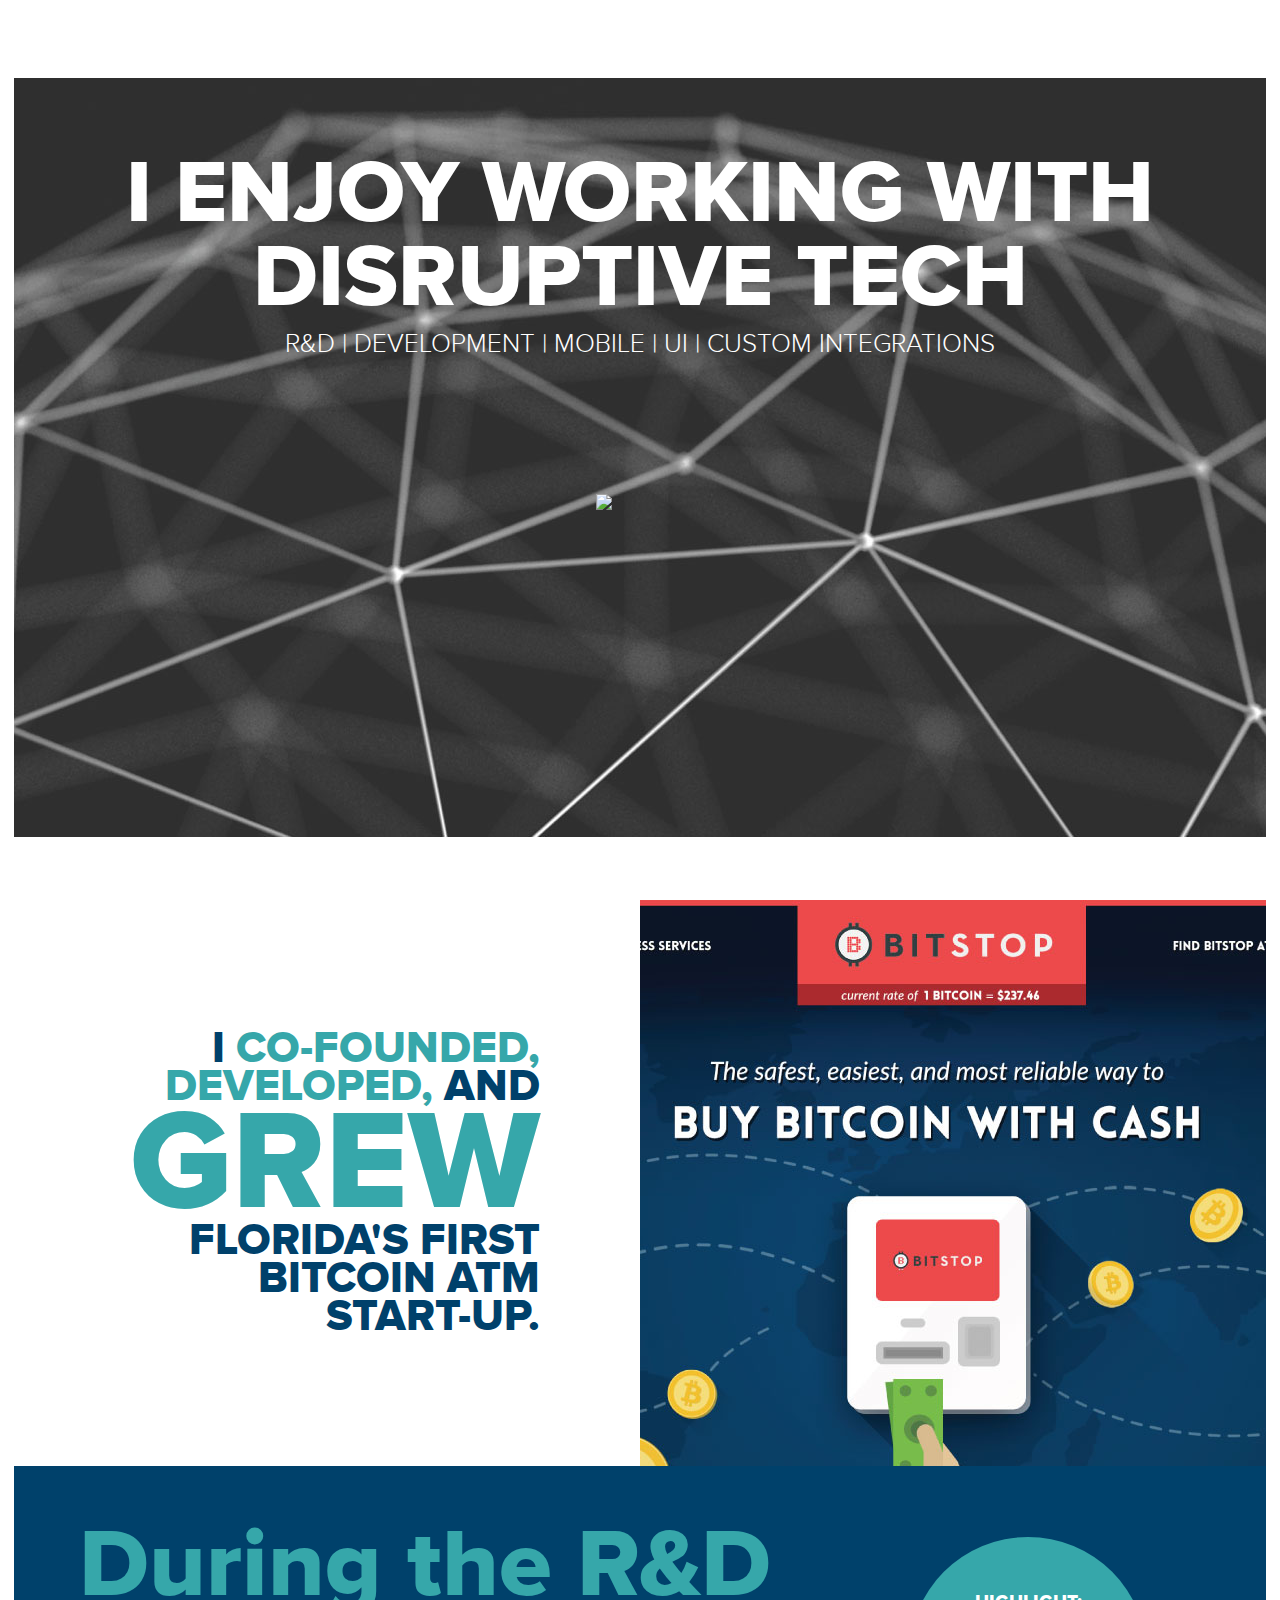
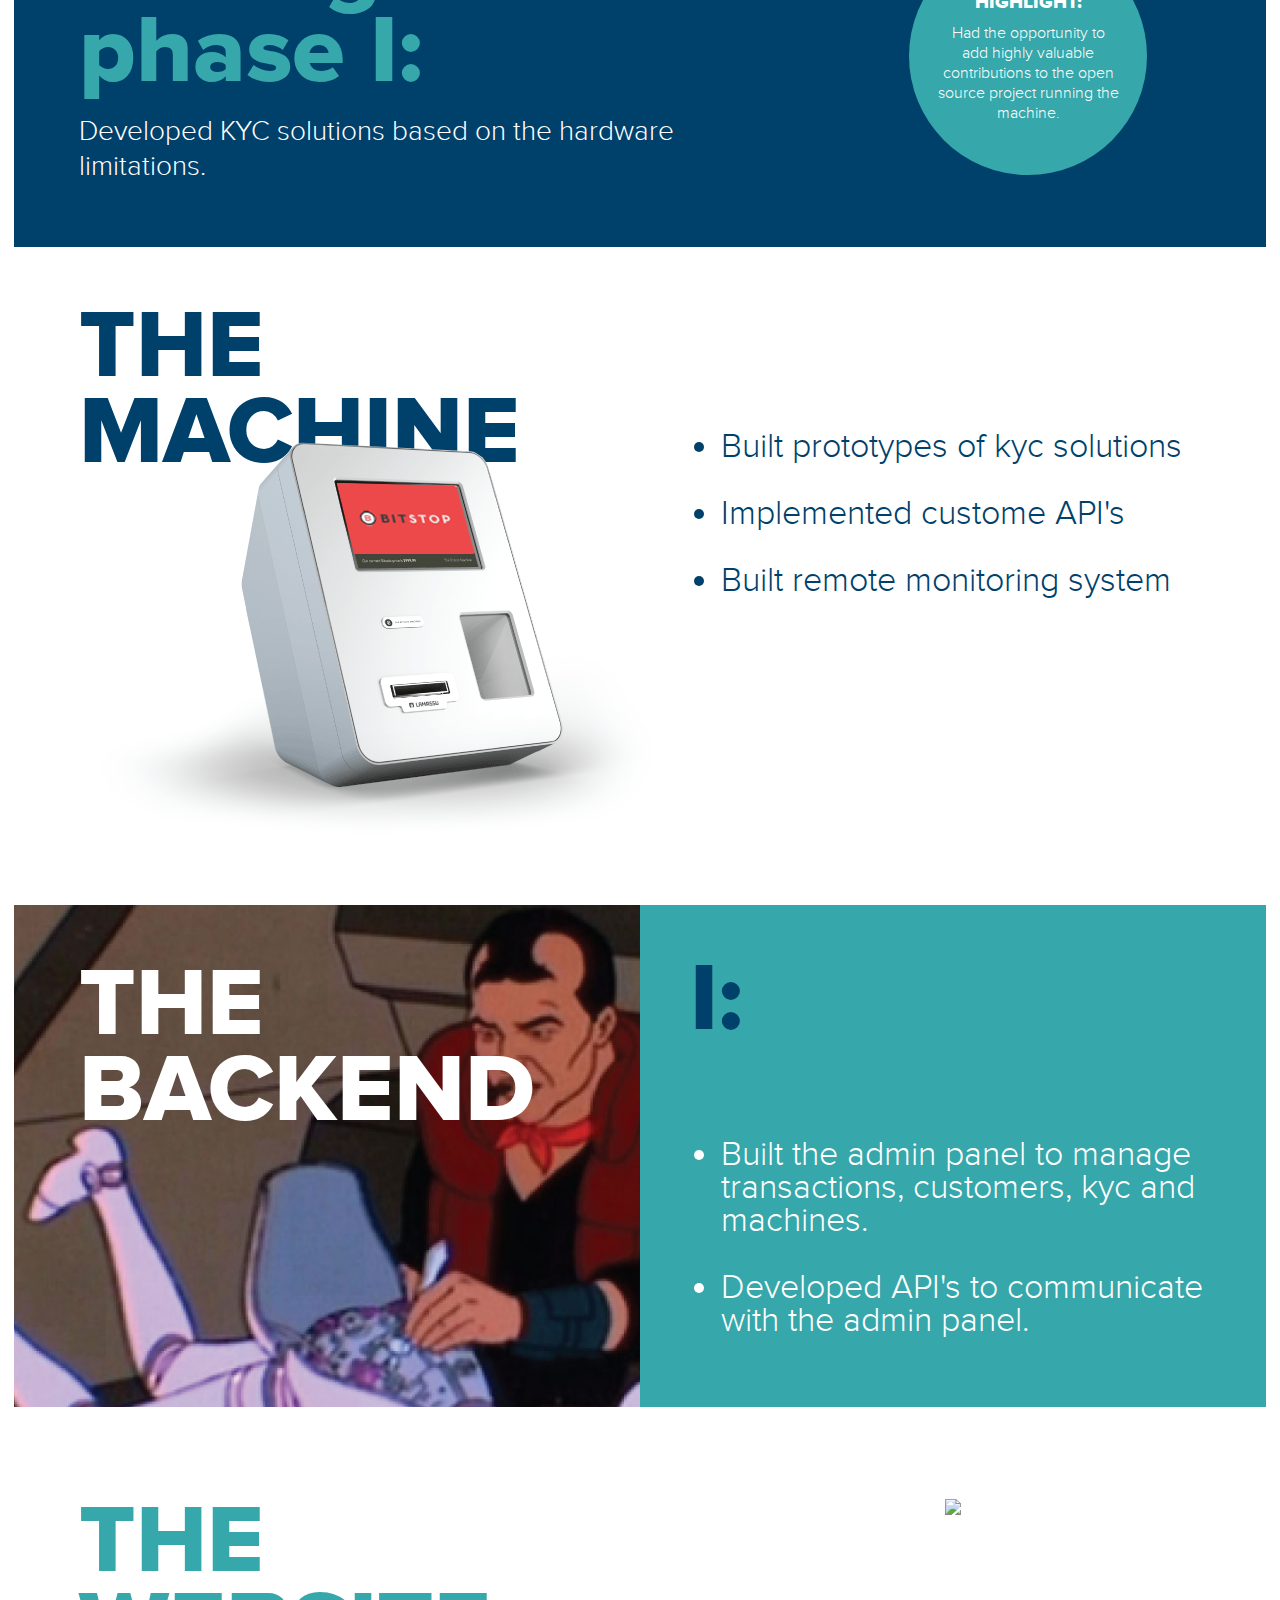
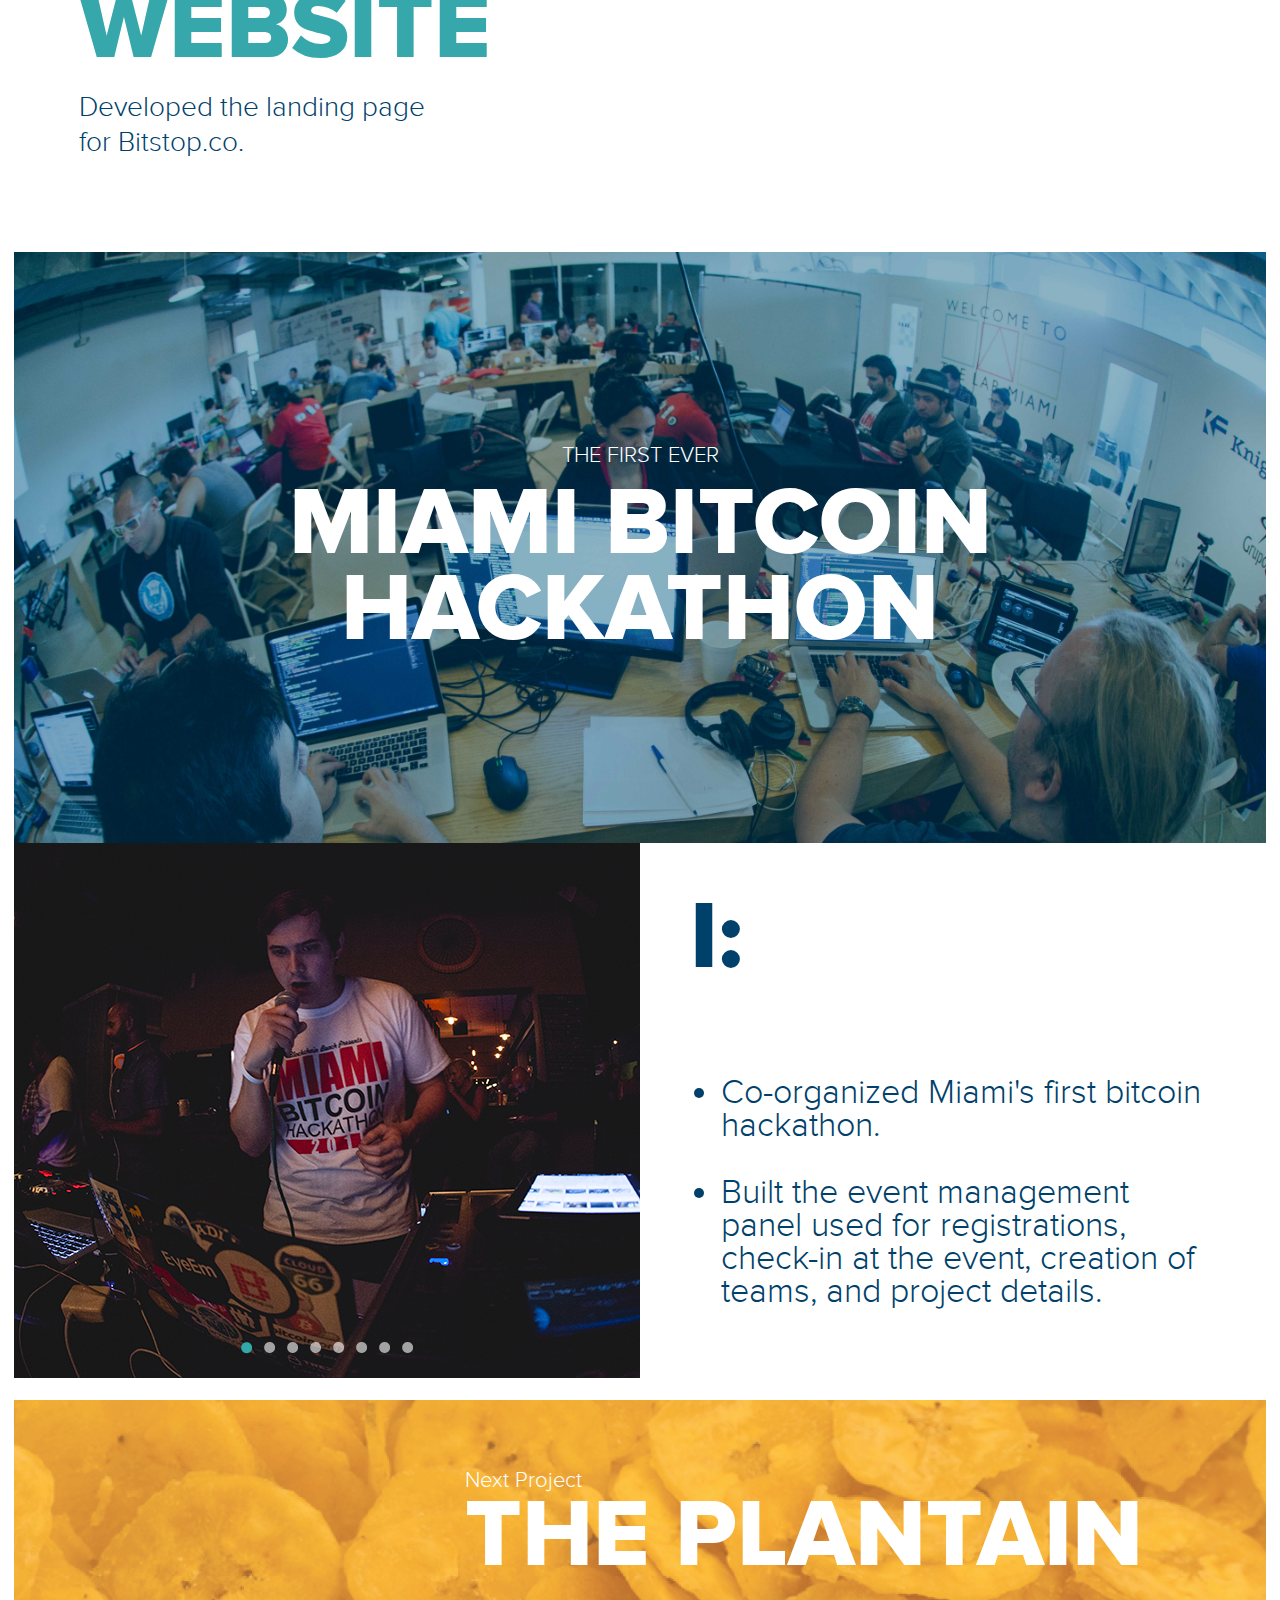
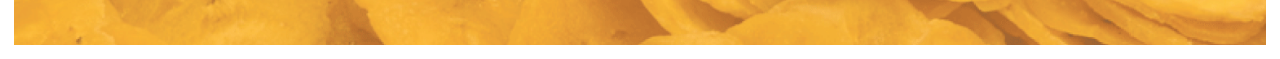
==== commit 40d59f3c: "more menu stuff" ====
--- a/crypto-currency.html
+++ b/crypto-currency.html
@@ -11,7 +11,7 @@
   <link rel="stylesheet" type="text/css" href="assets/css/fonts.css" />
   <link rel="stylesheet" type="text/css" href="assets/css/reset.css" />
   <link rel="stylesheet" type="text/css" href="assets/css/main.css" />
-  <link rel="stylesheet" type="text/css" href="assets/css/project-menu.css">
+  <link rel="stylesheet" type="text/css" href="assets/css/menu.css">
   <link rel="stylesheet" type="text/css" href="assets/css/project.css" />
 
   <script src="assets/js/jquery.min.js"></script>
@@ -21,7 +21,16 @@
   <script src="assets/js/project.js"></script>
 
   <style type="text/css">
-
+    .bar,
+    .bar::before,
+    .bar::after {
+      background: #FFFFFF;
+    }
+
+    .active .bar::before,
+    .active .bar::after {
+      background: #000000;
+    }
   </style>
 
 </head>
@@ -37,7 +46,7 @@
     </div>
   </div>
 
-  <nav class="dotted">
+  <nav>
     <ul>
       <li>work</li>
       <li>contact</li>
--- a/assets/css/menu.css
+++ b/assets/css/menu.css
@@ -0,0 +1,104 @@
+/*hamburger menu*/
+.menu {
+  -webkit-transition: 0.1s transform linear;
+  transition: 0.1s transform linear;
+  position: relative;
+  background: 0;
+  float: left;
+  margin: 2rem;
+  height: 2.3rem;
+  width: 2.5rem;
+  z-index: 3;
+  outline: 0;
+  padding: 0;
+  border: 0;
+}
+
+.bar, .bar::before, .bar::after {
+  -webkit-transition: 0.2s background linear 0.1s, 0.2s top linear 0.2s, 0.2s transform linear;
+  transition: 0.2s background linear 0.1s, 0.2s top linear 0.2s, 0.2s transform linear;
+  position: absolute;
+  background: #000;
+  margin: auto;
+  width: 100%;
+  height: 0.3rem;
+  content: '';
+  top: 50%;
+  left: 0;
+}
+.bar {
+  margin-top: -0.2rem;
+}
+.bar::before {
+  top: -0.9rem;
+}
+.bar::after {
+  top: 0.9rem;
+}
+.bar::before, .bar::after {
+  -webkit-transform: rotate(0deg);
+          transform: rotate(0deg);
+}
+.active .bar {
+  background: 0;
+}
+.active .bar::before {
+  -webkit-transform: rotate(45deg);
+          transform: rotate(45deg);
+}
+.active .bar::after {
+  -webkit-transform: rotate(-45deg);
+          transform: rotate(-45deg);
+}
+.active .bar::before, .active .bar::after {
+  top: 0;
+}
+.active .bar, .active .bar::before, .active .bar::after {
+  -webkit-transition: 0.2s background linear 0.1s, 0.2s top linear, 0.2s transform linear 0.2s;
+  transition: 0.2s background linear 0.1s, 0.2s top linear, 0.2s transform linear 0.2s;
+}
+
+.dotted {
+  background-image: -webkit-repeating-radial-gradient(center center, rgba(0,0,0,.2), rgba(0,0,0,.2) 1px, transparent 1px, transparent 100%);
+  background-image: -moz-repeating-radial-gradient(center center, rgba(0,0,0,.2), rgba(0,0,0,.2) 1px, transparent 1px, transparent 100%);
+  background-image: -ms-repeating-radial-gradient(center center, rgba(0,0,0,.2), rgba(0,0,0,.2) 1px, transparent 1px, transparent 100%);
+  background-image: repeating-radial-gradient(center center, rgba(0,0,0,.2), rgba(0,0,0,.2) 1px, transparent 1px, transparent 100%);
+  -webkit-background-size: 3px 3px;
+  -moz-background-size: 3px 3px;
+  background-size: 3px 3px;
+}
+
+nav {
+  text-transform: uppercase;
+  z-index: 2;
+  width: 250px;
+  background: #FFFFFF;
+  position: fixed;
+  -webkit-transform: translateX(-250px);
+          transform: translateX(-250px);
+  -webkit-transition: -webkit-transform 0.6s cubic-bezier(0.56, 0.1, 0.34, 0.91);
+  transition: -webkit-transform 0.6s cubic-bezier(0.56, 0.1, 0.34, 0.91);
+  transition: transform 0.6s cubic-bezier(0.56, 0.1, 0.34, 0.91);
+  transition: transform 0.6s cubic-bezier(0.56, 0.1, 0.34, 0.91), -webkit-transform 0.6s cubic-bezier(0.56, 0.1, 0.34, 0.91);
+
+  margin: 0px;
+  padding-top: 5rem;
+  height: 100%;
+}
+.menu-open nav {
+  -webkit-transform: translateX(0);
+          transform: translateX(0);
+}
+nav ul {
+  margin: 0;
+  list-style: none;
+  padding: 0px 0px 0px 20px;
+}
+nav ul li {
+  padding: 20px 5px;
+  font-size: 2rem;
+  cursor: pointer;
+}
+nav ul li:hover {
+  /*background: blue;*/
+}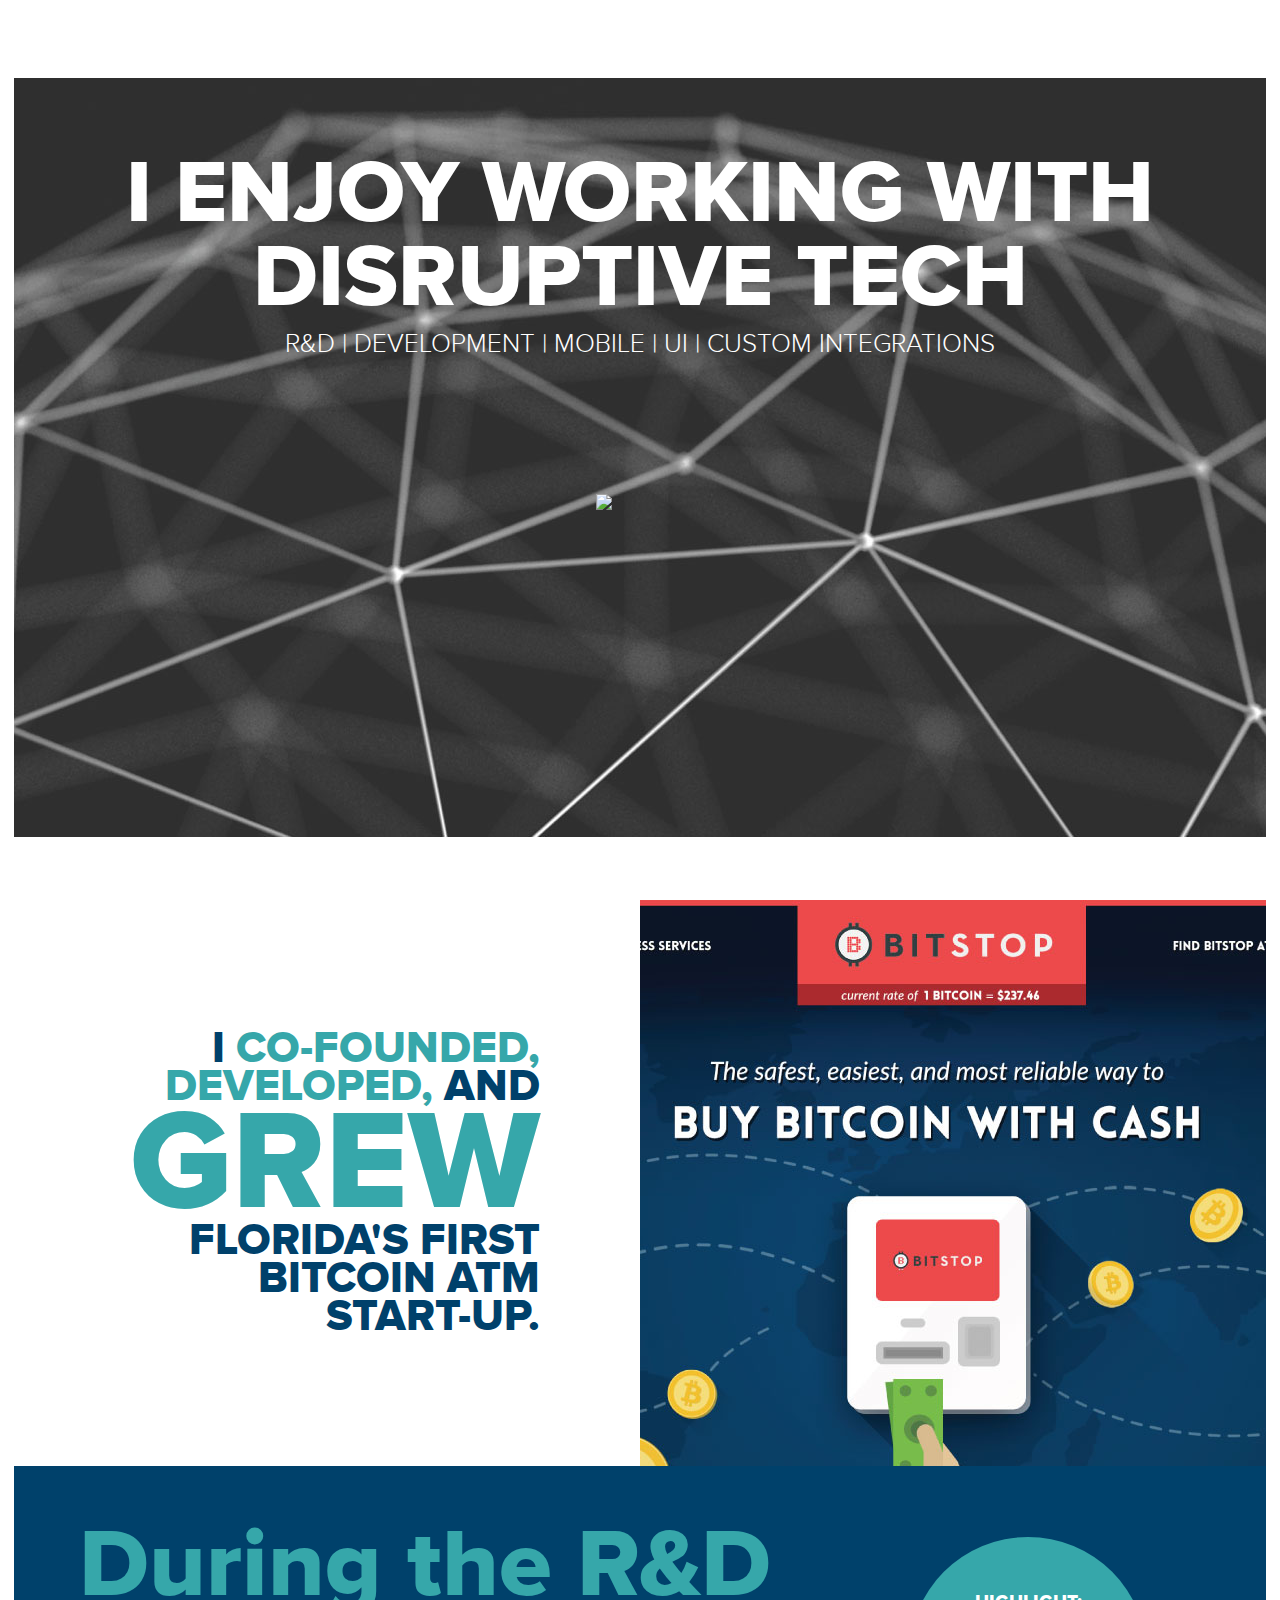
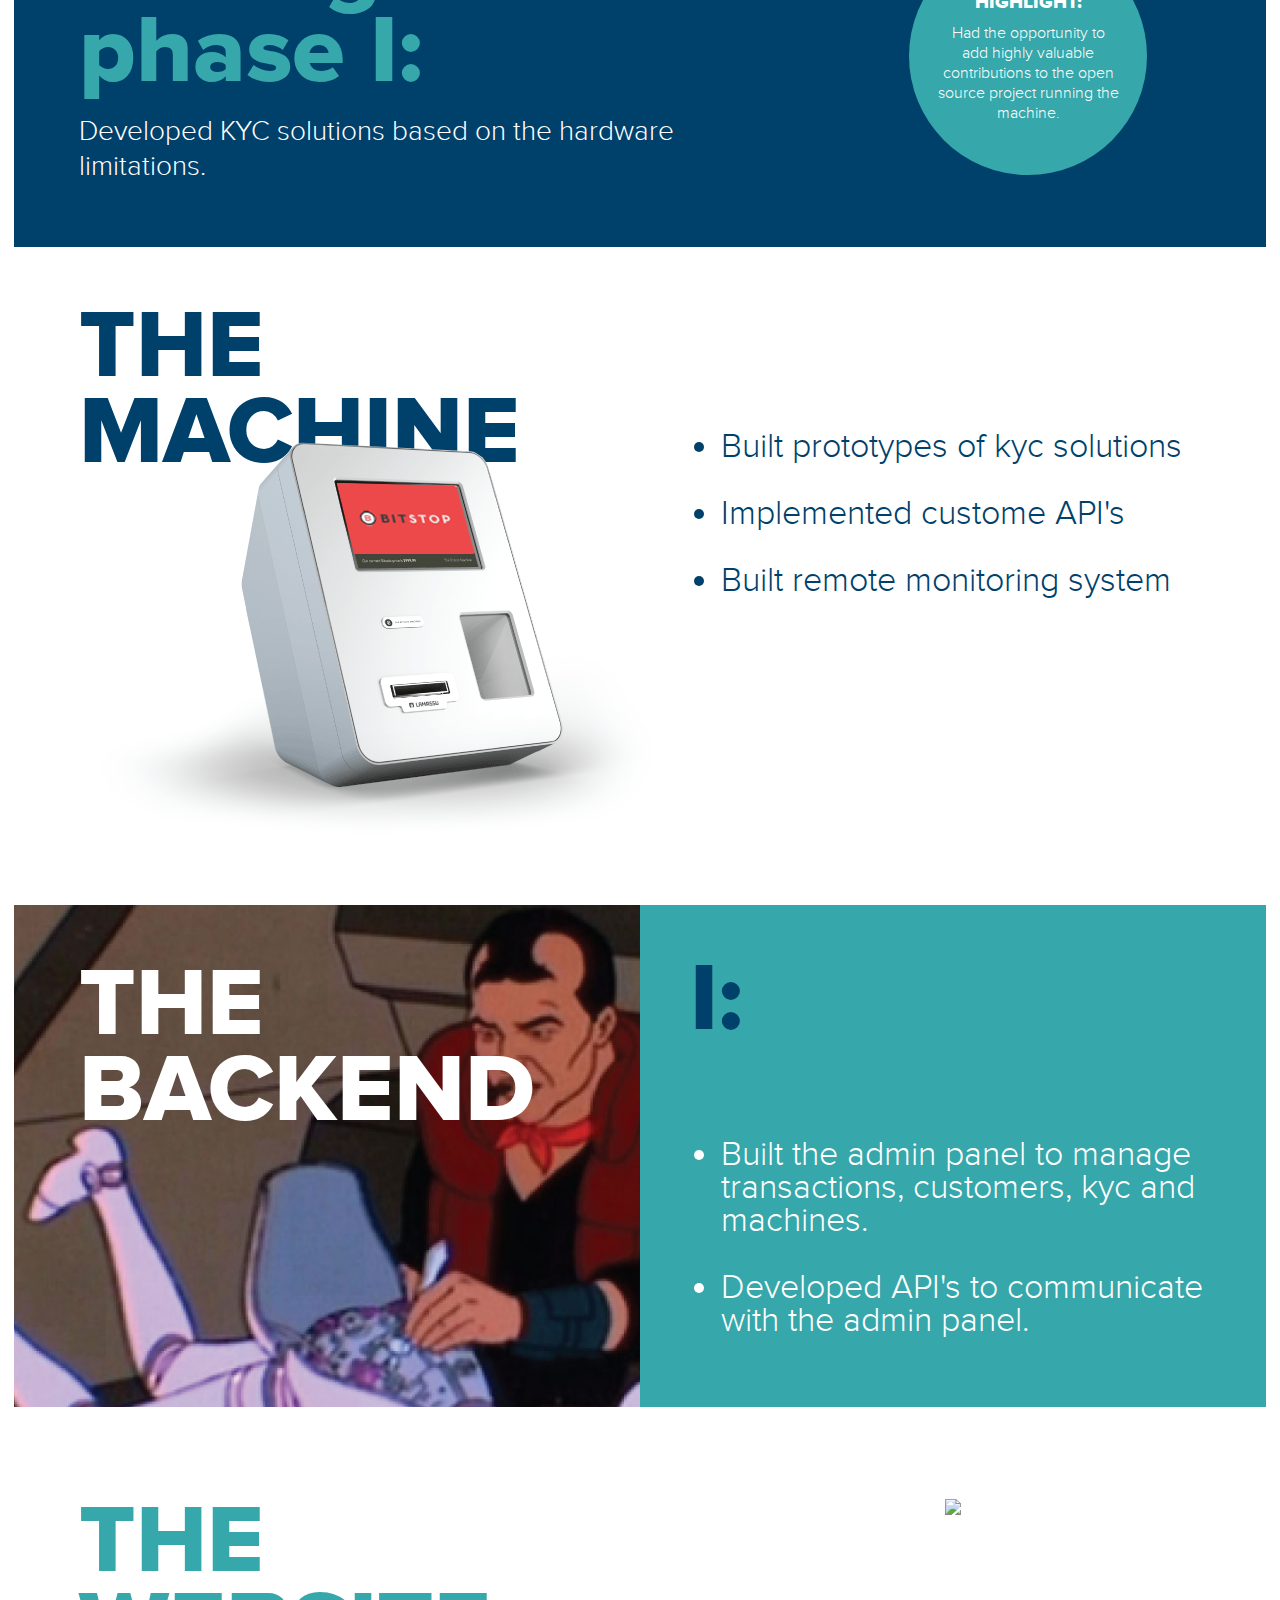
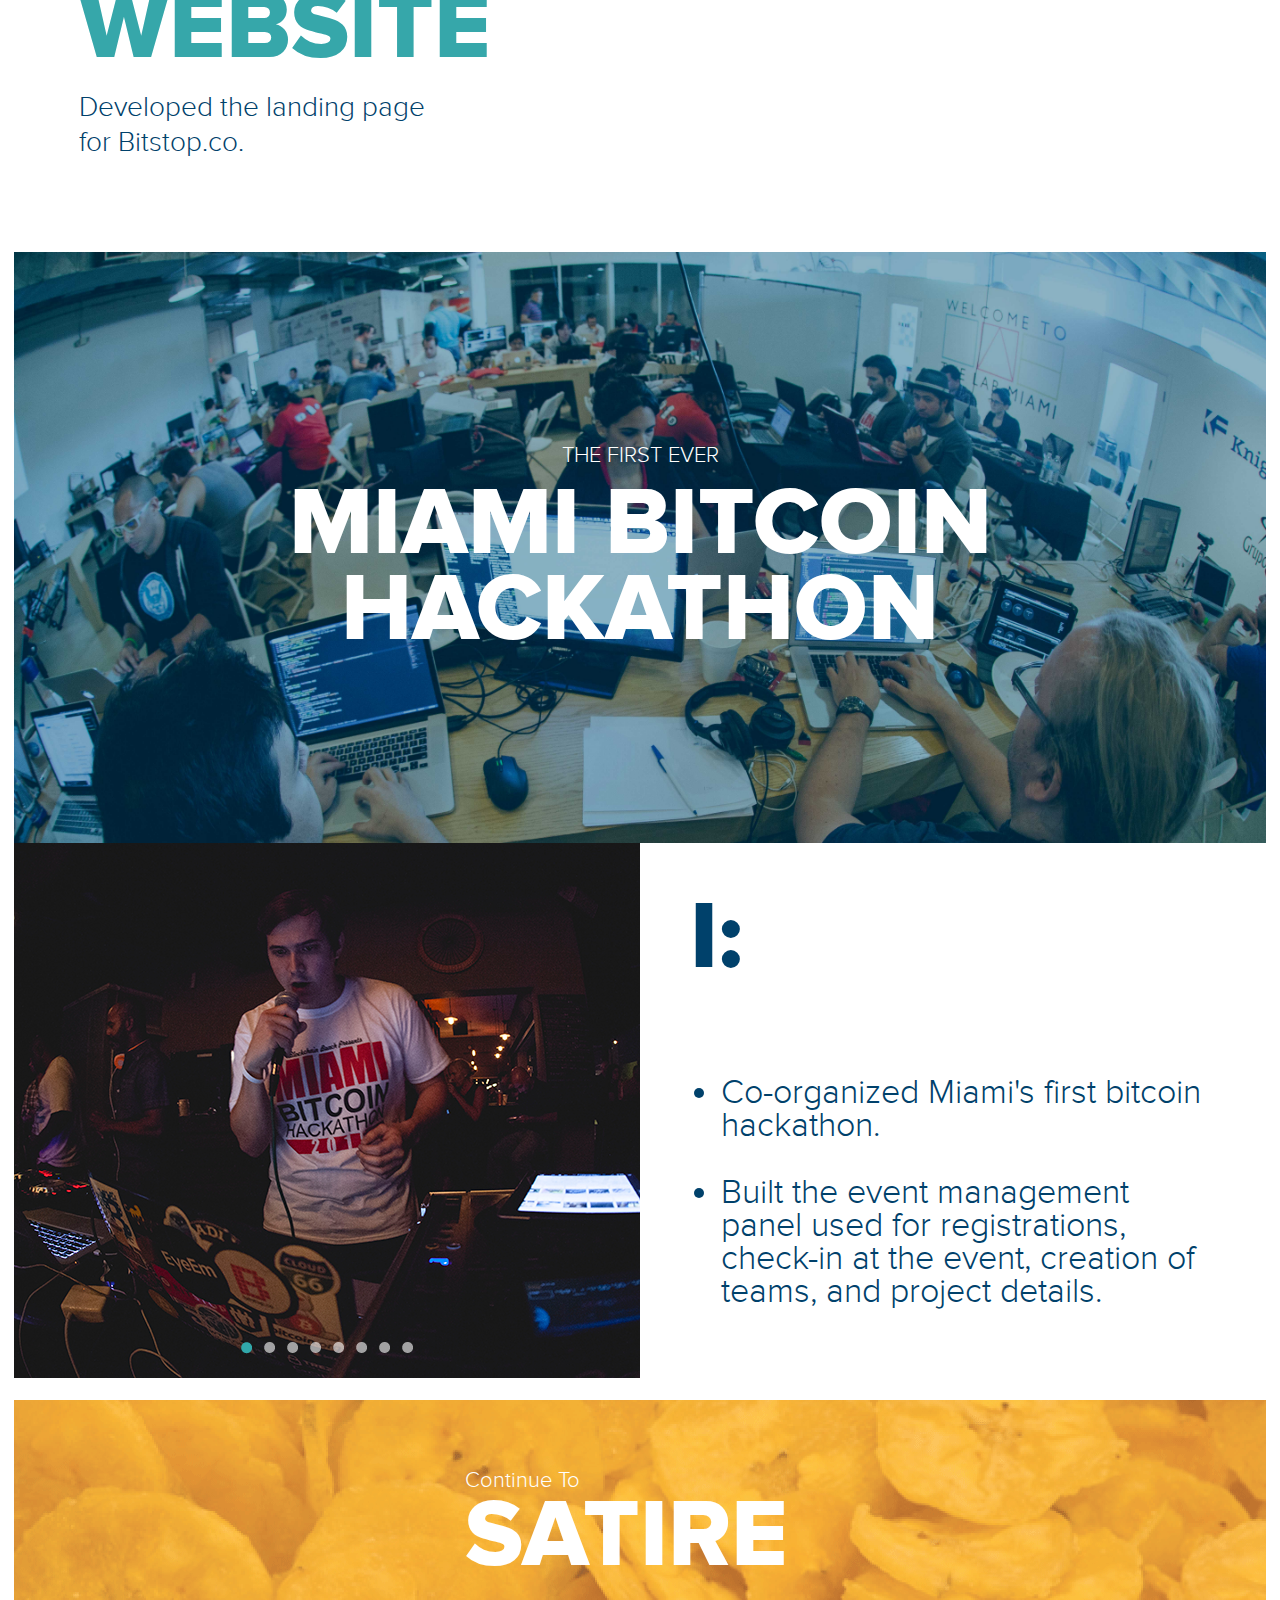
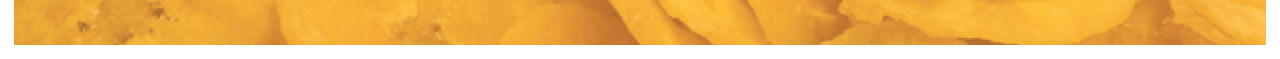
==== commit 5feab69c: "resume, next projects" ====
--- a/crypto-currency.html
+++ b/crypto-currency.html
@@ -13,9 +13,11 @@
   <link rel="stylesheet" type="text/css" href="assets/css/main.css" />
   <link rel="stylesheet" type="text/css" href="assets/css/menu.css">
   <link rel="stylesheet" type="text/css" href="assets/css/project.css" />
+  <link rel="stylesheet" type="text/css" href="assets/css/media-queries.css">
 
   <script src="assets/js/jquery.min.js"></script>
   <script src="assets/js/jquery-ui.min.js"></script>
+  <script src="assets/js/isMobile.min.js"></script>
   <script src="assets/js/jquery.slides.min.js"></script>
   <script type="text/javascript" src="assets/js/menu.js"></script>
   <script src="assets/js/project.js"></script>
@@ -48,15 +50,23 @@
 
   <nav>
     <ul>
-      <li>work</li>
-      <li>contact</li>
-      <li>about</li>
-      <li>a la vez</li>
+      <li>
+        <a href="/index.html">work</a>
+      </li>
+      <li>
+        <a href="/index.html#lets-talk">contact</a>
+      </li>
+      <li>
+        <a href="/assets/DainelVera_resume.pdf">resume</a>
+      </li>
+      <li style="display: none">
+        <a href="#">a la vez</a>
+      </li>
     </ul>
   </nav>
 
   <div class="project">
-    <div class="top-image">
+    <div class="top-image top-image-crypto-currency">
       <h1 class="bold stronger">i enjoy working with disruptive tech</h1>
       <h3 class="stronger">r&d | development | mobile | ui | custom integrations</h3>
       <img src="assets/img/pointer.png" class="pointer">
@@ -66,7 +76,12 @@
     <div class="the-intro">
       <div class="say-it stronger bold">
         <p>
-          i <span>co-founded,</span> <br> <span>developed,</span> and <br> <span class="grew">grew</span> <br> florida's first <br> bitcoin atm <br> start-up.
+          i <span>co-founded,</span><br>
+          <span>developed,</span> and<br>
+          <span class="grew">grew</span><br>
+          florida's first<br>
+          bitcoin atm<br>
+          start-up.
         </p>
       </div>
       <div class="show-it">
@@ -193,11 +208,13 @@
     <!-- co-organized hackathon -->
 
     <!-- next project -->
-    <div class="block next-project-the-plantain">
-      <div class="center-center">
-        <h3>Next Project</h3>
-        <h1 class="bold stronger">the plantain</h1>
-      </div>
+    <div class="block next-project-the-plantain next-next-project">
+      <a href="/satire.html">
+        <div class="center-center">
+          <h3>Continue To</h3>
+          <h1 class="bold stronger">satire</h1>
+        </div>
+      </a>
     </div>
     <!-- next project -->
   </div>
--- a/assets/css/main.css
+++ b/assets/css/main.css
@@ -8,6 +8,10 @@
   font-size: 6em;
 }
 
+a:visited {
+  color: #333;
+}
+
 .dark-blue-color {
   color: #00416B;
 }
@@ -22,6 +26,38 @@
 
 .light-blue-background {
   background: #36A7AA;
+}
+
+.black-color {
+  color: #000000;
+}
+
+.black-background {
+  background: #000000;
+}
+
+.white-background {
+  background: #FFFFFF;
+}
+
+.white-color {
+  color: #FFFFFF;
+}
+
+.yellow-color {
+  color: #fdcb12;
+}
+
+.yellow-background {
+  background: #fdcb12;
+}
+
+.mia-blue-background {
+  background: #00b0bd;
+}
+
+.mia-blue-color {
+  color: #00b0bd;
 }
 
 .bold {
@@ -78,6 +114,10 @@
   overflow: hidden;
 }
 
+.next-next-project {
+  cursor: pointer;
+}
+
 /*Overwrite fullpage css*/
 #fp-nav.right {
   right: 26px;
@@ -132,6 +172,10 @@
 }
 
 /*individual section*/
+.view-projects {
+  cursor: pointer;
+}
+
 #fullpage .section .content {
   width: 88%;
   margin: 0 auto;
@@ -142,6 +186,11 @@
   background-size: cover!important;
 }
 
+#fullpage #dainel-vera0 img {
+  width: 38%;
+  margin: 0px 0px 0px 8%;
+}
+
 #fullpage .section .content .title {
   color: #FFFFFF;
   text-transform: uppercase;
--- a/assets/css/menu.css
+++ b/assets/css/menu.css
@@ -85,6 +85,11 @@
   padding-top: 5rem;
   height: 100%;
 }
+
+nav a {
+  color: #333;
+}
+
 .menu-open nav {
   -webkit-transform: translateX(0);
           transform: translateX(0);
--- a/assets/css/project.css
+++ b/assets/css/project.css
@@ -54,9 +54,24 @@
   padding: 14px;
 }
 
-.project .top-image {
+.project .top-image-crypto-currency {
   width: 100%;
   background: url(../img/cryptocurrency.jpg) no-repeat center center;
+}
+
+.project .top-image-satire {
+  width: 100%;
+  background: url(../img/satire.jpg) no-repeat center center;
+}
+
+.project .top-image-activism {
+  width: 100%;
+  background: url(../img/activism.jpg) no-repeat center center;
+}
+
+.project .top-image-viral-meme {
+  width: 100%;
+  background: url(../img/viral.jpg) no-repeat center center;
 }
 
 .project .top-image h1,
@@ -306,24 +321,289 @@
 }
 
 /*next project*/
-.next-project-the-plantain {
+.next-next-project {
   margin: 20px 0px 0px 0px;
+}
+
+.next-next-project .center-center {
+  background-size: cover;
+  padding: 67px 67px 67px 36%;
 }
 
 .next-project-the-plantain .center-center {
   background: url(../img/crypto-currency/nexttheplantain.png) no-repeat top center;
-  background-size: cover;
-  padding: 67px 67px 67px 36%;
-}
-
-.next-project-the-plantain .center-center h3 {
+}
+
+.next-project-activism .center-center {
+  background: url(../img/activism.jpg) no-repeat top center;
+  background-position-y: -165px;
+}
+
+.next-project-viral-memes .center-center {
+  background: url(../img/viral.jpg) no-repeat top center;
+  background-position-y: -165px;
+}
+
+.next-project-crypto-currency .center-center {
+  background: url(../img/cryptocurrency.jpg) no-repeat top center;
+  background-position-y: -165px;
+}
+
+.next-next-project .center-center h3 {
   color: #FFFFFF;
   font-size: 22px;
 
 }
 
-.next-project-the-plantain .center-center h1 {
+.next-next-project .center-center h1 {
   color: #FFFFFF;
   margin: 0px;
   line-height: 84px;
+}
+
+
+
+/*SATIRE*/
+.satire-projects {
+
+}
+
+.satire-projects .the-intro .say-it {
+  color: #000000;
+}
+
+.satire-projects .the-intro .say-it span {
+  color: #fdcb12;
+}
+
+.satire-projects .the-intro .show-it {
+  background: #FFFFFF;
+}
+
+.satire-projects .the-intro .show-it img {
+  width: 148%;
+  margin-left: -77px;
+  margin-top: 15px;
+}
+
+.satire-projects .the-backend .left-left {
+  background: url(../img/satire/plantains.png) no-repeat top center;
+  background-size: cover;
+  padding: 57px 0px 0px 65px;
+  height: 100%;
+}
+
+.satire-projects .the-backend .yellow-ariva {
+  font-size: 54px;
+  line-height: 50px;
+}
+
+.satire-projects .the-backend .yellow-under {
+  color: #FFFFFF;
+  width: 80%;
+  text-align: right;
+  float: right;
+  font-size: 25px;
+  line-height: 29px;
+  margin-top: 45px;
+}
+
+/*-------------*/
+
+.satire-projects .the-backend-under {
+
+}
+
+.satire-projects .the-backend-under .left-left {
+  padding: 36px 50px;
+  font-size: 40px;
+  height: 100%;
+  background: url(../img/satire/plantainstack.png) no-repeat top center;
+  background-size: cover;
+  min-height: 403px;
+  background-position-y: -107px;
+}
+
+.satire-projects .the-backend-under .left-right {
+  min-height: 475px;
+  background: url(../img/satire/bananaguy.png) no-repeat top center;
+  background-size: cover;
+  background-position-y: -138px;
+}
+
+/*in-the-media*/
+
+.satire-projects .in-the-media {
+  padding: 36px 50px;
+  margin-top: 49px;
+}
+
+.satire-projects .in-the-media p {
+  font-size: 42px;
+}
+
+.satire-projects .in-the-media .pbs {
+  margin-top: 56px;
+}
+
+.satire-projects .in-the-media a,
+.satire-projects .in-the-media a:visited,
+.satire-projects .in-the-media a:hover,
+.satire-projects .in-the-media a:active {
+  color: #fdcb12;
+}
+
+.satire-projects .in-the-media p a,
+.satire-projects .pbs-video img {
+  cursor: url('../img/satire/clickme2.png'), pointer;
+}
+
+.satire-projects .pbs-video {
+  margin-top: 48px;
+}
+
+.satire-projects .pbs-video img {
+  width: 100%;
+}
+
+
+/*activism-projects*/
+.activism-projects {
+
+}
+
+.activism-projects .the-intro .say-it p {
+  padding: 130px 9% 130px 0;
+}
+
+.activism-projects .the-intro .say-it .grew {
+  font-size: 60px;
+  line-height: 50px;
+}
+
+.activism-projects .the-intro .say-it span {
+  color: #00b0bd;
+}
+
+.activism-projects .the-intro .show-it {
+  background: url(../img/activism/MIAUnderwater_photo_small.jpg) no-repeat top center;
+  background-size: cover;
+  background-position-y: -26px;
+}
+
+.activism-projects .the-backend .left-left {
+  background: url(../img/satire/plantains.png) no-repeat top center;
+  background-size: cover;
+  padding: 57px 0px 0px 65px;
+  height: 100%;
+}
+
+.activism-projects .the-backend .left-right h3 {
+  font-size: 48px;
+  line-height: 48px;
+}
+
+.activism-projects .the-backend .white-under {
+  width: 81%;
+  text-align: right;
+  float: right;
+  font-size: 24px;
+  line-height: 29px;
+  margin-top: 45px;
+}
+
+      /*stories*/
+
+.activism-projects .stories {
+  padding: 36px 50px;
+}
+
+.activism-projects .stories h1 {
+
+}
+
+.activism-projects .stories p {
+  text-align: right;
+  font-size: 28px;
+}
+
+
+.activism-projects .stories-under {
+  padding: 6px 0px;
+}
+
+.activism-projects .stories-under img {
+  width: 100%;
+}
+
+.activism-projects .co-organized-hackathon .left-right {
+  min-height: 462px;
+}
+
+.activism-projects .co-organized-hackathon .left-right p {
+  font-size: 28px;
+}
+
+/*VIRAL MEMES*/
+.viral-memes-projects .the-intro .say-it {
+  min-height: 604px;
+}
+
+.viral-memes-projects .the-intro .say-it div {
+  padding-right: 16%;
+  padding-top: 46px;
+  margin-bottom: 35px;
+}
+
+.viral-memes-projects .the-intro .say-it p {
+  padding-top: 0px;
+}
+
+.viral-memes-projects .the-intro .say-it img {
+  width: 138px;
+  margin: 0 auto;
+  display: block;
+  margin-right: 0px;
+}
+
+.viral-memes-projects .the-intro .say-it span {
+  color: #E23F50;
+}
+
+.viral-memes-projects .the-intro .say-it .grew {
+  font-size: 78px;
+  line-height: 66px;
+}
+
+.viral-memes-projects .the-intro .show-it {
+  background: transparent;
+}
+
+.viral-memes-projects .the-intro .show-it #screen {
+  overflow: hidden;
+  margin-top: 21px;
+  margin: 0 auto;
+  display: block;
+  width: 481px;
+}
+
+.viral-memes-projects .in-the-media {
+  padding: 36px 50px;
+  margin-top: 49px;
+}
+
+.viral-memes-projects .in-the-media p {
+  font-size: 42px;
+}
+
+.viral-memes-projects .in-the-media img {
+  width: 100%;
+  margin-top: 22px;
+}
+
+.viral-memes-projects .in-the-media a,
+.viral-memes-projects .in-the-media a:visited,
+.viral-memes-projects .in-the-media a:hover,
+.viral-memes-projects .in-the-media a:active {
+  color: #E23F50;
 }--- a/assets/css/media-queries.css
+++ b/assets/css/media-queries.css
@@ -0,0 +1,398 @@
+/*iPhone 6 Plus in portrait*/
+@media only screen and (min-device-width : 414px) and (max-device-width : 736px) and (orientation : portrait) {
+  h1 {
+    font-size: 5em;
+  }
+
+  #fullpage #dainel-vera0 img {
+    width: 56%;
+    margin: 0 auto;
+    display: block;
+  }
+
+  #fullpage #crypto-currency1 .content .title,
+  #fullpage #satire2 .content .title,
+  #fullpage #activism3 .content .title,
+  #fullpage #viral-memes4 .content .title {
+    padding-top: 35%;
+  }
+
+  #fullpage #crypto-currency1 .content .view-projects,
+  #fullpage #satire2 .content .view-projects,
+  #fullpage #activism3 .content .view-projects,
+  #fullpage #viral-memes4 .content .view-projects {
+    font-size: 35px;
+    padding: 33px;
+    margin-top: 10%
+  }
+
+  #fullpage #lets-talk6 .to-the-left {
+    padding-top: 153px;
+  }
+
+  #fullpage #lets-talk6 .to-the-right {
+    margin: 90% 8% 0 0;
+  }
+
+  .project .top-image .pointer {
+    padding-bottom: 77px;
+  }
+
+  .project .the-intro .say-it p {
+    padding: 130px 8% 130px 0;
+  }
+
+  .rnd .left-right {
+    margin: 27% auto;
+  }
+
+  .the-machine .left-left img {
+    margin-left: -81px;
+  }
+
+  .the-machine .left-right ul {
+    margin-top: 39%;
+  }
+
+  .co-organized-hackathon .left-right h3 {
+    font-size: 4em;
+    margin-bottom: 8px;
+  }
+
+  .co-organized-hackathon .left-right ul li {
+    font-size: 30px;
+  }
+
+  .satire-projects .the-intro .say-it {
+    font-size: 40px;
+  }
+
+  .satire-projects .the-intro .show-it img {
+    margin-top: 82px;
+  }
+
+  .satire-projects .the-backend .yellow-ariva {
+    font-size: 50px;
+  }
+
+  .satire-projects .the-backend-under .left-left {
+    padding: 99px 50px;
+  }
+
+  .satire-projects .the-backend-under .left-right {
+    min-height: 637px;
+  }
+
+  .satire-projects .in-the-media p {
+    font-size: 32px;
+  }
+
+  .activism-projects .the-intro .say-it .grew {
+    font-size: 47px;
+  }
+
+  .activism-projects .the-backend .white-under {
+    font-size: 32px;
+    width: 97%;
+  }
+
+  .activism-projects .stories p {
+    font-size: 22px;
+  }
+
+  .activism-projects .co-organized-hackathon .left-right {
+    min-height: 335px;
+  }
+
+  .project .the-intro .say-it,
+  .project .the-intro .show-it {
+    float: none;
+    width: 100%;
+  }
+
+  .viral-memes-projects .the-intro .show-it #screen {
+    width: 100%;
+  }
+
+  .viral-memes-projects .the-intro .say-it img {
+    width: 457px;
+    margin-right: auto;
+  }
+
+  .viral-memes-projects .the-intro .say-it div {
+    padding-right: 0;
+  }
+
+  .viral-memes-projects .the-intro .say-it p {
+    padding: 130px 28% 130px 0;
+  }
+}
+
+/*iPhone 6 in portrait*/
+@media only screen and (min-device-width : 375px) and (max-device-width : 667px) and (orientation : portrait) {
+  h1 {
+    font-size: 5em;
+  }
+
+  #fullpage #dainel-vera0 img {
+    width: 56%;
+    margin: 0 auto;
+    display: block;
+  }
+
+  #fullpage #crypto-currency1 .content .title,
+  #fullpage #satire2 .content .title,
+  #fullpage #activism3 .content .title,
+  #fullpage #viral-memes4 .content .title {
+    padding-top: 35%;
+  }
+
+  #fullpage #crypto-currency1 .content .view-projects,
+  #fullpage #satire2 .content .view-projects,
+  #fullpage #activism3 .content .view-projects,
+  #fullpage #viral-memes4 .content .view-projects {
+    font-size: 35px;
+    padding: 33px;
+    margin-top: 10%
+  }
+
+  #fullpage #lets-talk6 .to-the-left {
+    padding-top: 153px;
+  }
+
+  #fullpage #lets-talk6 .to-the-right {
+    margin: 90% 8% 0 0;
+  }
+
+  .project .top-image .pointer {
+    padding-bottom: 77px;
+  }
+
+  .project .the-intro .say-it p {
+    padding: 130px 8% 130px 0;
+  }
+
+  .rnd .left-right {
+    margin: 27% auto;
+  }
+
+  .the-machine .left-left img {
+    margin-left: -81px;
+  }
+
+  .the-machine .left-right ul {
+    margin-top: 39%;
+  }
+
+  .co-organized-hackathon .left-right h3 {
+    font-size: 4em;
+    margin-bottom: 8px;
+  }
+
+  .co-organized-hackathon .left-right ul li {
+    font-size: 30px;
+  }
+
+  .satire-projects .the-intro .say-it {
+    font-size: 40px;
+  }
+
+  .satire-projects .the-intro .show-it img {
+    margin-top: 82px;
+  }
+
+  .satire-projects .the-backend .yellow-ariva {
+    font-size: 50px;
+  }
+
+  .satire-projects .the-backend-under .left-left {
+    padding: 99px 50px;
+  }
+
+  .satire-projects .the-backend-under .left-right {
+    min-height: 637px;
+  }
+
+  .satire-projects .in-the-media p {
+    font-size: 25px;
+  }
+
+  .activism-projects .the-intro .say-it .grew {
+    font-size: 47px;
+  }
+
+  .activism-projects .the-backend .white-under {
+    font-size: 32px;
+    width: 97%;
+  }
+
+  .activism-projects .stories p {
+    font-size: 22px;
+  }
+
+  .activism-projects .co-organized-hackathon .left-right {
+    min-height: 335px;
+  }
+
+  .viral-memes-projects .the-intro .say-it,
+  .viral-memes-projects .the-intro .show-it {
+    float: none;
+    width: 100%;
+  }
+
+  .viral-memes-projects .the-intro .show-it #screen {
+    width: 100%;
+  }
+
+  .viral-memes-projects .the-intro .say-it img {
+    width: 457px;
+    margin-right: auto;
+  }
+
+  .viral-memes-projects .the-intro .say-it div {
+    padding-right: 0;
+  }
+
+  .viral-memes-projects .the-intro .say-it p {
+    padding: 130px 28% 130px 0;
+  }
+}
+
+/*iPhone 5 & 5S in portrait*/
+@media only screen and (min-device-width : 320px) and (max-device-width : 568px) and (orientation : portrait) {
+  h1 {
+    font-size: 5em;
+  }
+
+  .project {
+    padding-top: 0px;
+  }
+
+  #fullpage #dainel-vera0 img {
+    width: 56%;
+    margin: 0 auto;
+    display: block;
+  }
+
+  #fullpage #crypto-currency1 .content .title,
+  #fullpage #satire2 .content .title,
+  #fullpage #activism3 .content .title,
+  #fullpage #viral-memes4 .content .title {
+    padding-top: 35%;
+  }
+
+  #fullpage #crypto-currency1 .content .view-projects,
+  #fullpage #satire2 .content .view-projects,
+  #fullpage #activism3 .content .view-projects,
+  #fullpage #viral-memes4 .content .view-projects {
+    font-size: 35px;
+    padding: 33px;
+    margin-top: 10%
+  }
+
+  #fullpage #lets-talk6 .to-the-left {
+    padding-top: 153px;
+  }
+
+  #fullpage #lets-talk6 .to-the-right {
+    margin: 90% 8% 0 0;
+  }
+
+  .project .top-image .pointer {
+    padding-bottom: 77px;
+  }
+
+  .project .the-intro .say-it p {
+    padding: 130px 8% 130px 0;
+  }
+
+  .rnd .left-right {
+    margin: 27% auto;
+  }
+
+  .the-machine .left-left img {
+    margin-left: -81px;
+  }
+
+  .the-machine .left-right ul {
+    margin-top: 39%;
+  }
+
+  .co-organized-hackathon .left-right h3 {
+    font-size: 4em;
+    margin-bottom: 8px;
+  }
+
+  .co-organized-hackathon .left-right ul li {
+    font-size: 30px;
+  }
+
+  .satire-projects .the-intro .say-it {
+    font-size: 40px;
+  }
+
+  .satire-projects .the-intro .show-it img {
+    margin-top: 82px;
+  }
+
+  .satire-projects .the-backend .yellow-ariva {
+    font-size: 50px;
+  }
+
+  .satire-projects .the-backend-under .left-left {
+    padding: 99px 50px;
+  }
+
+  .satire-projects .the-backend-under .left-right {
+    min-height: 637px;
+  }
+
+  .satire-projects .in-the-media p {
+    font-size: 14px;
+  }
+
+  .activism-projects .the-intro .say-it .grew {
+    font-size: 47px;
+  }
+
+  .activism-projects .the-backend .white-under {
+    font-size: 32px;
+    width: 97%;
+  }
+
+  .activism-projects .stories p {
+    font-size: 22px;
+  }
+
+  .activism-projects .co-organized-hackathon .left-right {
+    min-height: 335px;
+  }
+
+  .viral-memes-projects .the-intro .say-it,
+  .viral-memes-projects .the-intro .show-it {
+    float: none;
+    width: 100%;
+  }
+
+  .viral-memes-projects .the-intro .show-it #screen {
+    width: 100%;
+  }
+
+  .viral-memes-projects .the-intro .say-it img {
+    width: 457px;
+    margin-right: auto;
+  }
+
+  .viral-memes-projects .the-intro .say-it div {
+    padding-right: 0;
+  }
+
+  .viral-memes-projects .the-intro .say-it p {
+    padding: 130px 28% 130px 0;
+  }
+}
+
+/*iPhone 2G-4S in portrait*/
+@media only screen and (min-device-width : 320px) and (max-device-width : 480px) and (orientation : portrait) {
+
+}